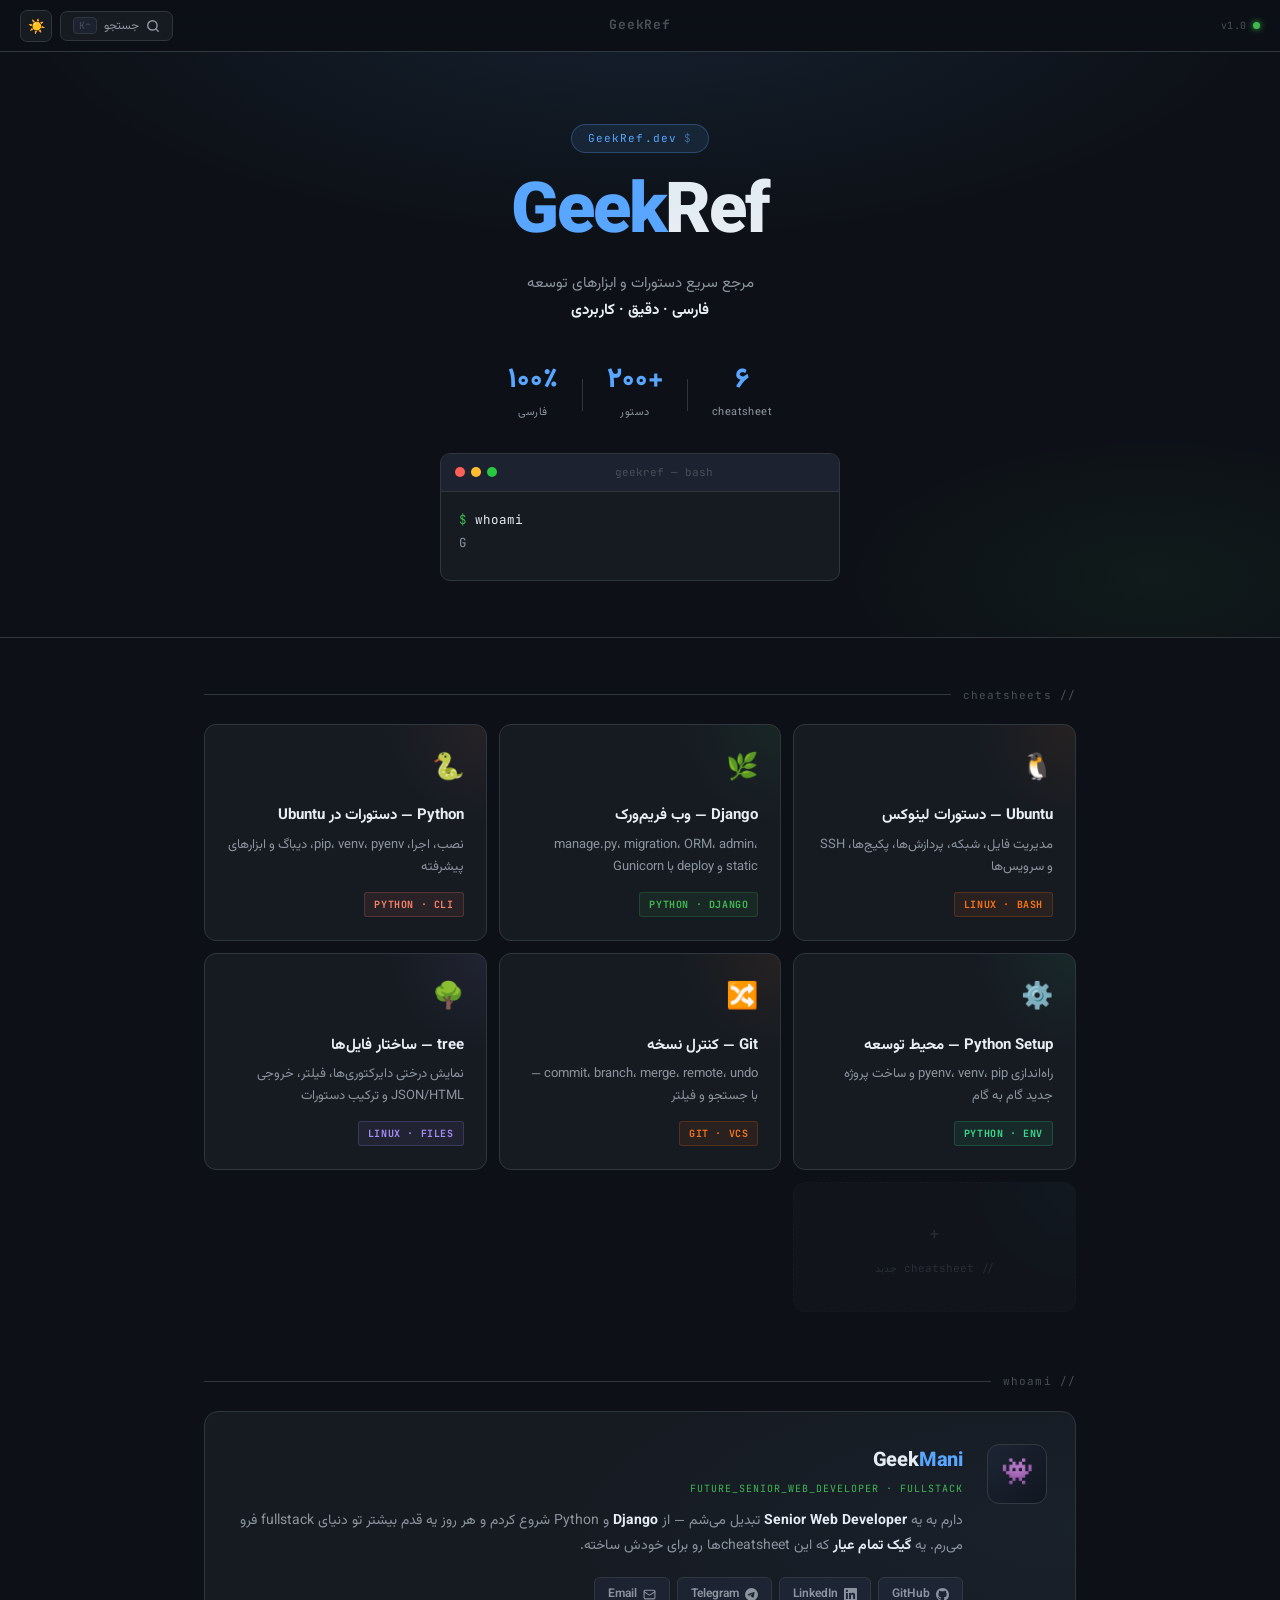
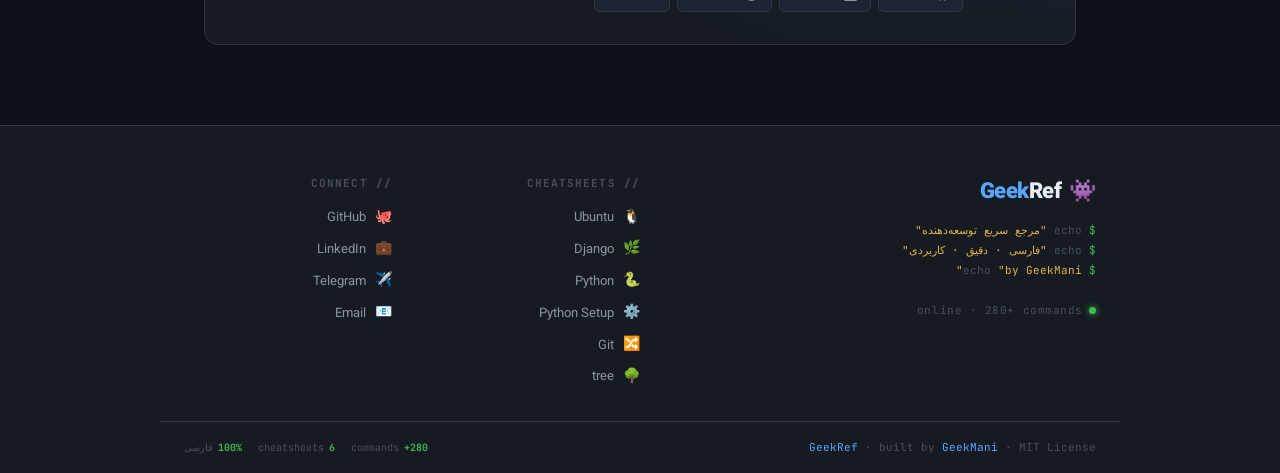
==== index.html @ 84305c20 "Add files via upload" ====
<!DOCTYPE html>
<html lang="fa" dir="rtl">
<head>
<script>(function(){var t=localStorage.getItem('gr-theme');if(t==='light')document.documentElement.setAttribute('data-theme','light');})();</script>
<meta charset="UTF-8">
<meta name="viewport" content="width=device-width, initial-scale=1.0">
<title>GeekRef — مرجع سریع توسعه‌دهنده</title>

<link rel="icon" type="image/svg+xml" href="assets/favicon.svg">
<meta name="description" content="GeekRef — مرجع سریع دستورات توسعه به فارسی. Django، Python، Git، Ubuntu، tree و بیشتر.">
<meta name="theme-color" content="#0d1117">
<meta property="og:title" content="GeekRef — مرجع سریع توسعه‌دهنده">
<meta property="og:description" content="۲۸۰+ دستور از Django، Python، Git، Ubuntu و بیشتر — فارسی، دقیق، کاربردی">
<meta property="og:type" content="website">
<meta property="og:image" content="assets/og-image.svg">
<meta name="twitter:card" content="summary_large_image">
<meta name="twitter:title" content="GeekRef — مرجع سریع توسعه‌دهنده">
<meta name="twitter:description" content="۲۸۰+ دستور از Django، Python، Git، Ubuntu — فارسی">
<link href="https://fonts.googleapis.com/css2?family=Vazirmatn:wght@300;400;500;600;700;800&family=JetBrains+Mono:wght@400;700&display=swap" rel="stylesheet">
<link rel="stylesheet" href="css/shared.css">
<style>

:root {
  --accent:      #58a6ff;
  --accent-rgb:  88,166,255;
}

/* ── HERO ── */
.hero {
  padding: 72px 24px 56px;
  text-align: center;
  position: relative;
  overflow: hidden;
  border-bottom: 1px solid var(--border);
}
.hero::before {
  content: '';
  position: absolute; inset: 0;
  background:
    radial-gradient(ellipse 70% 60% at 50% -10%, rgba(88,166,255,0.10), transparent 70%),
    radial-gradient(ellipse 40% 40% at 90% 90%,  rgba(63,185,80,0.06),  transparent 60%);
  pointer-events: none;
}

.hero-eyebrow {
  display: inline-flex;
  align-items: center;
  gap: 7px;
  font-family: 'JetBrains Mono', monospace;
  font-size: 11px;
  color: var(--accent);
  background: var(--accent-dim);
  border: 1px solid var(--accent-border);
  border-radius: 100px;
  padding: 4px 16px;
  letter-spacing: .1em;
  margin-bottom: 24px;
}
.hero-eyebrow::before { content: '$ '; opacity: .5; }

.hero h1 {
  font-size: clamp(2.6rem, 7vw, 4.4rem);
  font-weight: 900;
  line-height: 1.1;
  letter-spacing: -.03em;
  margin-bottom: 16px;
}
.hero h1 .gr { color: var(--accent); }
.hero h1 .ref { color: var(--text); }

.hero-sub {
  font-size: 15px;
  color: var(--text-dim);
  line-height: 1.8;
  max-width: 440px;
  margin: 0 auto 40px;
}
.hero-sub strong { color: var(--text); }

.hero-meta {
  display: flex;
  justify-content: center;
  align-items: center;
  gap: 24px;
  flex-wrap: wrap;
}
.hero-stat {
  text-align: center;
}
.hero-stat-num {
  display: block;
  font-size: 28px;
  font-weight: 800;
  color: var(--accent);
  line-height: 1.2;
}
.hero-stat-label {
  font-size: 11px;
  color: var(--text-dim);
  letter-spacing: .04em;
}
.hero-divider {
  width: 1px; height: 32px;
  background: var(--border);
}

/* ── CONTAINER ── */
.container {
  max-width: 920px;
  margin: 0 auto;
  padding: 48px 24px 80px;
}

/* ── SECTION LABEL ── */
.section-label {
  display: flex;
  align-items: center;
  gap: 12px;
  margin-bottom: 20px;
}
.section-label span {
  font-family: 'JetBrains Mono', monospace;
  font-size: 11px;
  color: var(--text-dimmer);
  letter-spacing: .1em;
}
.section-label::after {
  content: '';
  flex: 1; height: 1px;
  background: var(--border);
}

/* ── CARDS GRID ── */
.cards-grid {
  display: grid;
  grid-template-columns: repeat(auto-fill, minmax(265px, 1fr));
  gap: 12px;
  margin-bottom: 60px;
}

.card {
  display: block;
  text-decoration: none;
  background: var(--surface);
  border: 1px solid var(--border);
  border-radius: 12px;
  padding: 22px;
  position: relative;
  overflow: hidden;
  transition: border-color .2s, transform .2s, box-shadow .2s;
}
.card::before {
  content: '';
  position: absolute;
  top: 0; right: 0;
  width: 100px; height: 100px;
  background: radial-gradient(circle at top right, var(--card-glow, rgba(88,166,255,.06)), transparent 70%);
  pointer-events: none;
}
.card:hover {
  border-color: var(--card-accent, var(--accent));
  transform: translateY(-2px);
  box-shadow: 0 8px 28px var(--shadow-card, rgba(0,0,0,.3));
}
.card-icon { font-size: 26px; margin-bottom: 12px; display: block; }
.card-title { font-size: 15px; font-weight: 700; color: var(--text); margin-bottom: 5px; }
.card-desc  { font-size: 13px; color: var(--text-dim); line-height: 1.7; }
.card-tag {
  display: inline-block;
  margin-top: 14px;
  font-family: 'JetBrains Mono', monospace;
  font-size: 10px;
  font-weight: 700;
  border-radius: 3px;
  padding: 3px 9px;
  letter-spacing: .06em;
}

/* ADD card */
.card-add {
  border-style: dashed;
  border-color: var(--surface2);
  display: flex;
  flex-direction: column;
  align-items: center;
  justify-content: center;
  gap: 8px;
  min-height: 130px;
  opacity: .45;
  transition: opacity .2s, border-color .2s;
  cursor: default;
}
.card-add:hover { opacity: .65; border-color: var(--border); transform: none; box-shadow: none; }
.card-add-icon { font-size: 20px; color: var(--text-dimmer); }
.card-add-text { font-size: 11px; color: var(--text-dimmer); font-family: 'JetBrains Mono', monospace; }

/* ── ABOUT ── */
.about {
  background: var(--surface);
  border: 1px solid var(--border);
  border-radius: 14px;
  padding: 32px 28px;
  display: flex;
  align-items: flex-start;
  gap: 24px;
  position: relative;
  overflow: hidden;
  transition: background .25s, border-color .25s;
}
.about::before {
  content: '';
  position: absolute; inset: 0;
  background: radial-gradient(ellipse 60% 80% at 100% 50%, rgba(88,166,255,.04), transparent);
  pointer-events: none;
}

.about-avatar {
  width: 60px; height: 60px;
  border-radius: 12px;
  background: linear-gradient(135deg, var(--surface2), var(--bg));
  border: 1px solid var(--border);
  display: flex; align-items: center; justify-content: center;
  font-size: 26px;
  flex-shrink: 0;
}

.about-body { flex: 1; min-width: 0; }

.about-name {
  font-size: 20px;
  font-weight: 800;
  color: var(--text);
  margin-bottom: 2px;
  letter-spacing: -.01em;
}
.about-name .accent { color: var(--accent); }

.about-role {
  font-family: 'JetBrains Mono', monospace;
  font-size: 10px;
  color: var(--syn-green);
  letter-spacing: .1em;
  margin-bottom: 12px;
}

.about-bio {
  font-size: 14px;
  color: var(--text-dim);
  line-height: 1.8;
  margin-bottom: 18px;
}
.about-bio strong { color: var(--text); }

.about-links { display: flex; flex-wrap: wrap; gap: 7px; }

.about-link {
  display: inline-flex;
  align-items: center;
  gap: 6px;
  text-decoration: none;
  font-size: 12px;
  font-weight: 600;
  color: var(--text-dim);
  background: var(--surface2);
  border: 1px solid var(--border);
  border-radius: 6px;
  padding: 6px 13px;
  transition: all .2s;
}
.about-link:hover { color: var(--text); border-color: var(--text-dimmer); }
.about-link svg { width: 13px; height: 13px; }

/* light mode */
[data-theme="light"] .hero::before {
  background:
    radial-gradient(ellipse 70% 60% at 50% -10%, rgba(9,105,218,.07), transparent 70%),
    radial-gradient(ellipse 40% 40% at 90% 90%,  rgba(26,127,55,.04),  transparent 60%);
}
[data-theme="light"] .hero h1 .ref { color: var(--text); }
[data-theme="light"] .card:hover { box-shadow: 0 6px 20px rgba(0,0,0,.10); }
[data-theme="light"] .about::before {
  background: radial-gradient(ellipse 60% 80% at 100% 50%, rgba(9,105,218,.03), transparent);
}

@media (max-width: 600px) {
  .hero { padding: 52px 20px 40px; }
  .about { flex-direction: column; gap: 18px; }
  .cards-grid { grid-template-columns: 1fr; }
  .hero-divider { display: none; }
}
</style>
</head>
<body>

<!-- ── NAVBAR ── -->
<nav class="gr-navbar">
  <div class="gr-navbar-left">
    <div class="gr-status">
      <span class="gr-status-dot"></span>
      <span style="font-family:'JetBrains Mono',monospace;font-size:10px;color:var(--text-dimmer)">v1.0</span>
    </div>
  </div>
  <div class="gr-navbar-mid">
    <span class="gr-navbar-center">GeekRef</span>
  </div>
  <div class="gr-navbar-right">
    <button class="gr-toggle" onclick="grToggleTheme()" title="تغییر تم">☀️</button>
  </div>
</nav>

<!-- ── HERO ── -->
<section class="hero">
  <div class="hero-eyebrow">GeekRef.dev</div>
  <h1><span class="gr">Geek</span><span class="ref">Ref</span></h1>
  <p class="hero-sub">
    مرجع سریع دستورات و ابزارهای توسعه<br>
    <strong>فارسی · دقیق · کاربردی</strong>
  </p>
  <div class="hero-meta">
    <div class="hero-stat">
      <span class="hero-stat-num">۶</span>
      <span class="hero-stat-label">cheatsheet</span>
    </div>
    <div class="hero-divider"></div>
    <div class="hero-stat">
      <span class="hero-stat-num">+۲۰۰</span>
      <span class="hero-stat-label">دستور</span>
    </div>
    <div class="hero-divider"></div>
    <div class="hero-stat">
      <span class="hero-stat-num">۱۰۰٪</span>
      <span class="hero-stat-label">فارسی</span>
    </div>
  </div>

  <div class="gr-terminal">
    <div class="gr-terminal-bar">
      <span class="gr-terminal-dot"></span><span class="gr-terminal-dot"></span><span class="gr-terminal-dot"></span>
      <span class="gr-terminal-title">geekref — bash</span>
    </div>
    <div class="gr-terminal-body" id="gr-terminal-body"><span class="gr-cursor"></span></div>
  </div>
</section>

<!-- ── MAIN ── -->
<main class="container">

  <div class="section-label"><span>// cheatsheets</span></div>

  <div class="cards-grid">

    <a href="cheatsheets/ubuntu.html" class="card"
       style="--card-accent:#f97316;--card-glow:rgba(249,115,22,.07)">
      <span class="card-icon">🐧</span>
      <div class="card-title">Ubuntu — دستورات لینوکس</div>
      <div class="card-desc">مدیریت فایل، شبکه، پردازش‌ها، پکیج‌ها، SSH و سرویس‌ها</div>
      <span class="card-tag" style="color:#f97316;background:rgba(249,115,22,.08);border:1px solid rgba(249,115,22,.2)">LINUX · BASH</span>
    </a>

    <a href="cheatsheets/django.html" class="card"
       style="--card-accent:#3fb950;--card-glow:rgba(63,185,80,.07)">
      <span class="card-icon">🌿</span>
      <div class="card-title">Django — وب فریم‌ورک</div>
      <div class="card-desc">manage.py، migration، ORM، admin، static و deploy با Gunicorn</div>
      <span class="card-tag" style="color:#3fb950;background:rgba(63,185,80,.08);border:1px solid rgba(63,185,80,.2)">PYTHON · DJANGO</span>
    </a>

    <a href="cheatsheets/python.html" class="card"
       style="--card-accent:#f78166;--card-glow:rgba(247,129,102,.07)">
      <span class="card-icon">🐍</span>
      <div class="card-title">Python — دستورات در Ubuntu</div>
      <div class="card-desc">نصب، اجرا، pip، venv، pyenv، دیباگ و ابزارهای پیشرفته</div>
      <span class="card-tag" style="color:#f78166;background:rgba(247,129,102,.08);border:1px solid rgba(247,129,102,.2)">PYTHON · CLI</span>
    </a>

    <a href="cheatsheets/python_setup.html" class="card"
       style="--card-accent:#39d98a;--card-glow:rgba(57,217,138,.07)">
      <span class="card-icon">⚙️</span>
      <div class="card-title">Python Setup — محیط توسعه</div>
      <div class="card-desc">راه‌اندازی pyenv، venv، pip و ساخت پروژه جدید گام به گام</div>
      <span class="card-tag" style="color:#39d98a;background:rgba(57,217,138,.08);border:1px solid rgba(57,217,138,.2)">PYTHON · ENV</span>
    </a>

    <a href="cheatsheets/git.html" class="card"
       style="--card-accent:#f97316;--card-glow:rgba(249,115,22,.07)">
      <span class="card-icon">🔀</span>
      <div class="card-title">Git — کنترل نسخه</div>
      <div class="card-desc">commit، branch، merge، remote، undo — با جستجو و فیلتر</div>
      <span class="card-tag" style="color:#f97316;background:rgba(249,115,22,.08);border:1px solid rgba(249,115,22,.2)">GIT · VCS</span>
    </a>

    <a href="cheatsheets/tree.html" class="card"
       style="--card-accent:#a78bfa;--card-glow:rgba(167,139,250,.07)">
      <span class="card-icon">🌳</span>
      <div class="card-title">tree — ساختار فایل‌ها</div>
      <div class="card-desc">نمایش درختی دایرکتوری‌ها، فیلتر، خروجی JSON/HTML و ترکیب دستورات</div>
      <span class="card-tag" style="color:#a78bfa;background:rgba(167,139,250,.08);border:1px solid rgba(167,139,250,.2)">LINUX · FILES</span>
    </a>

    <!-- ADD NEW -->
    <div class="card card-add">
      <div class="card-add-icon">+</div>
      <div class="card-add-text">// cheatsheet جدید</div>
    </div>

  </div>

  <!-- ── ABOUT ── -->
  <div class="section-label"><span>// whoami</span></div>

  <div class="about">
    <div class="about-avatar">👾</div>
    <div class="about-body">
      <div class="about-name">Geek<span class="accent">Mani</span></div>
      <div class="about-role">FUTURE_SENIOR_WEB_DEVELOPER · FULLSTACK</div>
      <p class="about-bio">
        دارم به یه <strong>Senior Web Developer</strong> تبدیل می‌شم —
        از <strong>Django</strong> و Python شروع کردم و هر روز یه قدم بیشتر تو دنیای fullstack فرو می‌رم.
        یه <strong>گیک تمام عیار</strong> که این cheatsheet‌ها رو برای خودش ساخته.
      </p>
      <div class="about-links">
        <a href="https://github.com/mani-imani" class="about-link" target="_blank">
          <svg viewBox="0 0 24 24" fill="currentColor"><path d="M12 0C5.37 0 0 5.37 0 12c0 5.31 3.435 9.795 8.205 11.385.6.105.825-.255.825-.57 0-.285-.015-1.23-.015-2.235-3.015.555-3.795-.735-4.035-1.41-.135-.345-.72-1.41-1.23-1.695-.42-.225-1.02-.78-.015-.795.945-.015 1.62.87 1.845 1.23 1.08 1.815 2.805 1.305 3.495.99.105-.78.42-1.305.765-1.605-2.67-.3-5.46-1.335-5.46-5.925 0-1.305.465-2.385 1.23-3.225-.12-.3-.54-1.53.12-3.18 0 0 1.005-.315 3.3 1.23.96-.27 1.98-.405 3-.405s2.04.135 3 .405c2.295-1.56 3.3-1.23 3.3-1.23.66 1.65.24 2.88.12 3.18.765.84 1.23 1.905 1.23 3.225 0 4.605-2.805 5.625-5.475 5.925.435.375.81 1.095.81 2.22 0 1.605-.015 2.895-.015 3.3 0 .315.225.69.825.57A12.02 12.02 0 0 0 24 12c0-6.63-5.37-12-12-12z"/></svg>
          GitHub
        </a>
        <a href="https://www.linkedin.com/in/mani-imani-526a05265/" class="about-link" target="_blank">
          <svg viewBox="0 0 24 24" fill="currentColor"><path d="M20.447 20.452h-3.554v-5.569c0-1.328-.027-3.037-1.852-3.037-1.853 0-2.136 1.445-2.136 2.939v5.667H9.351V9h3.414v1.561h.046c.477-.9 1.637-1.85 3.37-1.85 3.601 0 4.267 2.37 4.267 5.455v6.286zM5.337 7.433a2.062 2.062 0 0 1-2.063-2.065 2.064 2.064 0 1 1 2.063 2.065zm1.782 13.019H3.555V9h3.564v11.452zM22.225 0H1.771C.792 0 0 .774 0 1.729v20.542C0 23.227.792 24 1.771 24h20.451C23.2 24 24 23.227 24 22.271V1.729C24 .774 23.2 0 22.222 0h.003z"/></svg>
          LinkedIn
        </a>
        <a href="https://t.me/mani_imani" class="about-link" target="_blank">
          <svg viewBox="0 0 24 24" fill="currentColor"><path d="M11.944 0A12 12 0 0 0 0 12a12 12 0 0 0 12 12 12 12 0 0 0 12-12A12 12 0 0 0 12 0a12 12 0 0 0-.056 0zm4.962 7.224c.1-.002.321.023.465.14a.506.506 0 0 1 .171.325c.016.093.036.306.02.472-.18 1.898-.962 6.502-1.36 8.627-.168.9-.499 1.201-.82 1.23-.696.065-1.225-.46-1.9-.902-1.056-.693-1.653-1.124-2.678-1.8-1.185-.78-.417-1.21.258-1.91.177-.184 3.247-2.977 3.307-3.23.007-.032.014-.15-.056-.212s-.174-.041-.249-.024c-.106.024-1.793 1.14-5.061 3.345-.48.33-.913.49-1.302.48-.428-.008-1.252-.241-1.865-.44-.752-.245-1.349-.374-1.297-.789.027-.216.325-.437.893-.663 3.498-1.524 5.83-2.529 6.998-3.014 3.332-1.386 4.025-1.627 4.476-1.635z"/></svg>
          Telegram
        </a>
        <a href="mailto:hey.geekmani@gmail.com" class="about-link">
          <svg viewBox="0 0 24 24" fill="none" stroke="currentColor" stroke-width="2" stroke-linecap="round" stroke-linejoin="round"><rect x="2" y="4" width="20" height="16" rx="2"/><path d="m22 7-8.97 5.7a1.94 1.94 0 0 1-2.06 0L2 7"/></svg>
          Email
        </a>
      </div>
    </div>
  </div>

</main>

<footer class="gr-footer-rich">
  <div class="gr-footer-grid">

    <div class="gr-footer-brand">
      <div class="gr-footer-logo">
        <span>👾</span>
        <span><span class="gr">Geek</span><span class="ref">Ref</span></span>
      </div>
      <div class="gr-footer-tagline">
        <span class="prompt">$</span> echo <span class="str">"مرجع سریع توسعه‌دهنده"</span><br>
        <span class="prompt">$</span> echo <span class="str">"فارسی · دقیق · کاربردی"</span><br>
        <span class="prompt">$</span> echo <span class="str">"by GeekMani"</span>
      </div>
      <div class="gr-status">
        <span class="gr-status-dot"></span>
        <span>online · 280+ commands</span>
      </div>
    </div>

    <div>
      <div class="gr-footer-links-title">// cheatsheets</div>
      <div class="gr-footer-links">
        <a href="cheatsheets/ubuntu.html"><span class="lnk-icon">🐧</span>Ubuntu</a>
        <a href="cheatsheets/django.html"><span class="lnk-icon">🌿</span>Django</a>
        <a href="cheatsheets/python.html"><span class="lnk-icon">🐍</span>Python</a>
        <a href="cheatsheets/python_setup.html"><span class="lnk-icon">⚙️</span>Python Setup</a>
        <a href="cheatsheets/git.html"><span class="lnk-icon">🔀</span>Git</a>
        <a href="cheatsheets/tree.html"><span class="lnk-icon">🌳</span>tree</a>
      </div>
    </div>

    <div>
      <div class="gr-footer-links-title">// connect</div>
      <div class="gr-footer-links">
        <a href="https://github.com/mani-imani" target="_blank"><span class="lnk-icon">🐙</span>GitHub</a>
        <a href="https://www.linkedin.com/in/mani-imani-526a05265/" target="_blank"><span class="lnk-icon">💼</span>LinkedIn</a>
        <a href="https://t.me/mani_imani" target="_blank"><span class="lnk-icon">✈️</span>Telegram</a>
        <a href="mailto:hey.geekmani@gmail.com"><span class="lnk-icon">📧</span>Email</a>
      </div>
    </div>

  </div>
  <div class="gr-footer-bottom">
    <div class="gr-footer-copy">
      <span class="hl">GeekRef</span> · built by <span class="hl">GeekMani</span> · MIT License
    </div>
    <div class="gr-footer-stats">
      <span class="gr-footer-stat"><strong>280+</strong> commands</span>
      <span class="gr-footer-stat"><strong>6</strong> cheatsheets</span>
      <span class="gr-footer-stat"><strong>100%</strong> فارسی</span>
    </div>
  </div>
</footer>

<script src="css/gr.js"></script>
<script>
(function() {
  var lines = [
    { type: 'cmd',  text: 'whoami' },
    { type: 'out',  text: 'GeekMani — Future Senior Web Dev 👾' },
    { type: 'cmd',  text: 'ls cheatsheets/' },
    { type: 'out',  text: 'ubuntu  django  python  git  tree  +more' },
    { type: 'cmd',  text: 'grep -r "یادگیری" . | wc -l' },
    { type: 'out',  text: '∞' },
    { type: 'cmd',  text: '' },
  ];

  var el = document.getElementById('gr-terminal-body');
  if (!el) return;
  el.innerHTML = '';

  var i = 0, charIdx = 0, phase = 'typing';
  var SPEED_TYPE = 55, SPEED_PAUSE = 700, SPEED_OUT = 18;

  function tick() {
    if (i >= lines.length) {
      // show blinking cursor on last prompt
      el.innerHTML += '<span class="gr-tl-prompt">$ </span><span class="gr-cursor"></span>';
      return;
    }
    var line = lines[i];

    if (line.type === 'cmd') {
      if (charIdx === 0) {
        // create new line element
        var span = document.createElement('span');
        span.innerHTML = '<span class="gr-tl-prompt">$ </span><span class="gr-tl-cmd" id="gr-cur-cmd"></span><span class="gr-cursor"></span>';
        el.appendChild(span);
      }
      var cmdEl = document.getElementById('gr-cur-cmd');
      if (charIdx < line.text.length) {
        cmdEl.textContent += line.text[charIdx];
        charIdx++;
        setTimeout(tick, SPEED_TYPE);
      } else {
        // remove cursor from this line
        var cur = el.querySelector('.gr-cursor');
        if (cur) cur.remove();
        i++; charIdx = 0;
        setTimeout(tick, SPEED_PAUSE);
      }
    } else {
      // output line — type fast
      if (charIdx === 0) {
        var out = document.createElement('span');
        out.className = 'gr-tl-out';
        out.id = 'gr-cur-out';
        el.appendChild(out);
      }
      var outEl = document.getElementById('gr-cur-out');
      if (charIdx < line.text.length) {
        outEl.textContent += line.text[charIdx];
        charIdx++;
        setTimeout(tick, SPEED_OUT);
      } else {
        i++; charIdx = 0;
        setTimeout(tick, 200);
      }
    }
  }

  setTimeout(tick, 600);
})();
</script>

</body>
</html>
---- css/shared.css ----
/* ══════════════════════════════════════════
   GeekRef — Shared Design System
   ══════════════════════════════════════════ */

/* ── DARK TOKENS (default) ── */
:root {
  --bg:            #0d1117;
  --surface:       #161b22;
  --surface2:      #1c2230;
  --border:        #30363d;
  --text:          #e6edf3;
  --text-dim:      #8b949e;
  --text-dimmer:   #484f58;
  --comment:       #6e7681;

  /* syntax */
  --syn-green:     #3fb950;
  --syn-blue:      #58a6ff;
  --syn-orange:    #f0883e;
  --syn-purple:    #bc8cff;
  --syn-red:       #ff7b72;
  --syn-yellow:    #e3b341;

  /* per-page accent — each file overrides */
  --accent:        #3fb950;
  --accent-rgb:    63,185,80;

  /* derived from accent */
  --accent-dim:    rgba(var(--accent-rgb), 0.10);
  --accent-mid:    rgba(var(--accent-rgb), 0.18);
  --accent-border: rgba(var(--accent-rgb), 0.28);

  --navbar-bg:     rgba(13,17,23,0.92);
  --hero-grad-a:   rgba(var(--accent-rgb), 0.10);
  --hero-grad-b:   rgba(88,166,255,0.05);
}

/* ── LIGHT TOKENS ── */
[data-theme="light"] {
  --bg:            #f6f8fa;
  --surface:       #ffffff;
  --surface2:      #eaeef2;
  --border:        #d0d7de;
  --text:          #1f2328;
  --text-dim:      #57606a;
  --text-dimmer:   #8c959f;
  --comment:       #6a737d;

  --syn-green:     #1a7f37;
  --syn-blue:      #0969da;
  --syn-orange:    #bc4c00;
  --syn-purple:    #8250df;
  --syn-red:       #cf222e;
  --syn-yellow:    #9a6700;

  --accent-dim:    rgba(var(--accent-rgb), 0.08);
  --accent-mid:    rgba(var(--accent-rgb), 0.14);
  --accent-border: rgba(var(--accent-rgb), 0.24);

  --navbar-bg:     rgba(246,248,250,0.92);
  --hero-grad-a:   rgba(var(--accent-rgb), 0.06);
  --hero-grad-b:   rgba(9,105,218,0.04);
}

/* ── RESET ── */
*, *::before, *::after { margin: 0; padding: 0; box-sizing: border-box; }

html { scroll-behavior: smooth; }

body {
  background: var(--bg);
  color: var(--text);
  font-family: 'Vazirmatn', sans-serif;
  line-height: 1.7;
  min-height: 100vh;
  direction: rtl;
  transition: background .25s, color .25s;
}

/* ── SCROLLBAR ── */
::-webkit-scrollbar { width: 5px; height: 5px; }
::-webkit-scrollbar-track { background: var(--bg); }
::-webkit-scrollbar-thumb { background: var(--border); border-radius: 3px; }
::-webkit-scrollbar-thumb:hover { background: var(--text-dimmer); }

/* ══ NAVBAR ══ */
.gr-navbar {
  position: sticky;
  top: 0;
  z-index: 200;
  height: 52px;
  padding: 0 20px;
  display: flex;
  align-items: center;
  justify-content: space-between;
  gap: 12px;
  background: var(--navbar-bg);
  backdrop-filter: blur(12px);
  -webkit-backdrop-filter: blur(12px);
  border-bottom: 1px solid var(--border);
  transition: background .25s, border-color .25s;
}

.gr-navbar-back {
  display: inline-flex;
  align-items: center;
  gap: 7px;
  color: var(--text-dim);
  text-decoration: none;
  font-size: 13px;
  font-weight: 500;
  white-space: nowrap;
  transition: color .2s;
}
.gr-navbar-back:hover { color: var(--accent); }
.gr-navbar-back svg { width: 16px; height: 16px; flex-shrink: 0; }

.gr-navbar-center {
  font-family: 'JetBrains Mono', monospace;
  font-size: 13px;
  font-weight: 700;
  color: var(--text-dimmer);
  letter-spacing: .06em;
}

.gr-navbar-right {
  display: flex;
  align-items: center;
  gap: 8px;
}

.gr-badge {
  display: inline-flex;
  align-items: center;
  gap: 5px;
  font-size: 12px;
  font-weight: 600;
  color: var(--accent);
  background: var(--accent-dim);
  border: 1px solid var(--accent-border);
  border-radius: 100px;
  padding: 3px 12px;
  white-space: nowrap;
}

.gr-toggle {
  width: 32px;
  height: 32px;
  border-radius: 7px;
  border: 1px solid var(--border);
  background: var(--surface);
  color: var(--text-dim);
  cursor: pointer;
  display: flex;
  align-items: center;
  justify-content: center;
  font-size: 14px;
  line-height: 1;
  flex-shrink: 0;
  transition: all .2s;
}
.gr-toggle:hover { border-color: var(--text-dimmer); background: var(--surface2); }

/* ══ HERO ══ */
.gr-hero {
  padding: 56px 24px 44px;
  text-align: center;
  position: relative;
  overflow: hidden;
  border-bottom: 1px solid var(--border);
  background: var(--bg);
}
.gr-hero::before {
  content: '';
  position: absolute;
  inset: 0;
  background:
    radial-gradient(ellipse 70% 60% at 50% 0%, var(--hero-grad-a), transparent 70%),
    radial-gradient(ellipse 40% 40% at 90% 90%, var(--hero-grad-b), transparent 60%);
  pointer-events: none;
}

.gr-hero-eyebrow {
  display: inline-flex;
  align-items: center;
  gap: 7px;
  font-size: 12px;
  font-weight: 600;
  color: var(--accent);
  background: var(--accent-dim);
  border: 1px solid var(--accent-border);
  border-radius: 100px;
  padding: 4px 16px;
  letter-spacing: .05em;
  margin-bottom: 20px;
}

.gr-hero h1 {
  font-size: clamp(1.8rem, 5vw, 3rem);
  font-weight: 800;
  line-height: 1.2;
  margin-bottom: 12px;
  letter-spacing: -.02em;
  color: var(--text);
}
.gr-hero h1 em {
  font-style: normal;
  color: var(--accent);
}

.gr-hero p {
  font-size: 15px;
  color: var(--text-dim);
  max-width: 480px;
  margin: 0 auto 28px;
  line-height: 1.8;
}

.gr-hero-stats {
  display: flex;
  justify-content: center;
  gap: 36px;
  flex-wrap: wrap;
}
.gr-stat { text-align: center; }
.gr-stat-num {
  display: block;
  font-size: 26px;
  font-weight: 800;
  color: var(--accent);
  line-height: 1.2;
}
.gr-stat-label {
  font-size: 12px;
  color: var(--text-dim);
}

/* ══ TOC ══ */
.gr-toc {
  background: var(--surface);
  border: 1px solid var(--border);
  border-radius: 12px;
  padding: 24px 28px;
  margin-bottom: 40px;
  transition: background .25s, border-color .25s;
}
.gr-toc-title {
  font-size: 11px;
  font-weight: 700;
  color: var(--text-dimmer);
  letter-spacing: .1em;
  text-transform: uppercase;
  margin-bottom: 16px;
}
.gr-toc-grid {
  display: grid;
  grid-template-columns: repeat(auto-fill, minmax(200px, 1fr));
  gap: 6px;
}
.gr-toc-item {
  display: flex;
  align-items: center;
  gap: 9px;
  padding: 7px 10px;
  border-radius: 6px;
  text-decoration: none;
  color: var(--text-dim);
  font-size: 13px;
  font-weight: 500;
  border: 1px solid transparent;
  transition: all .2s;
}
.gr-toc-item:hover {
  background: var(--accent-dim);
  border-color: var(--accent-border);
  color: var(--accent);
}
.gr-toc-num {
  font-size: 10px;
  font-weight: 700;
  color: var(--accent);
  background: var(--accent-dim);
  border-radius: 4px;
  padding: 2px 6px;
  min-width: 24px;
  text-align: center;
  flex-shrink: 0;
}

/* ══ CONTAINER ══ */
.gr-container {
  max-width: 960px;
  margin: 0 auto;
  padding: 40px 24px 80px;
}

/* ══ SECTION ══ */
.gr-section {
  margin-bottom: 44px;
}
.gr-section-header {
  display: flex;
  align-items: center;
  gap: 14px;
  margin-bottom: 14px;
  padding-bottom: 12px;
  border-bottom: 1px solid var(--border);
}
.gr-section-icon {
  width: 40px; height: 40px;
  background: var(--accent-dim);
  border: 1px solid var(--accent-border);
  border-radius: 10px;
  display: flex; align-items: center; justify-content: center;
  font-size: 18px;
  flex-shrink: 0;
}
.gr-section-title {
  font-size: 18px;
  font-weight: 700;
  color: var(--text);
}
.gr-section-num {
  margin-right: auto;
  font-size: 11px;
  font-weight: 700;
  color: var(--accent);
  background: var(--accent-dim);
  border: 1px solid var(--accent-border);
  border-radius: 5px;
  padding: 2px 9px;
}
.gr-section-desc {
  font-size: 14px;
  color: var(--text-dim);
  margin-bottom: 14px;
  line-height: 1.8;
}

/* ══ CODE BLOCK ══ */
.gr-code {
  background: var(--bg);
  border: 1px solid var(--border);
  border-radius: 10px;
  overflow: hidden;
  transition: background .25s, border-color .25s;
}
.gr-code-header {
  background: var(--surface2);
  border-bottom: 1px solid var(--border);
  padding: 9px 14px;
  display: flex;
  align-items: center;
  gap: 7px;
  transition: background .25s, border-color .25s;
}
.gr-dot { width: 10px; height: 10px; border-radius: 50%; }
.gr-dot-r { background: #ff5f57; }
.gr-dot-y { background: #febc2e; }
.gr-dot-g { background: #28c840; }
.gr-code-lang {
  margin-right: auto;
  font-size: 10px;
  font-family: 'JetBrains Mono', monospace;
  color: var(--text-dimmer);
  font-weight: 600;
  letter-spacing: .06em;
}
.gr-copy-btn {
  background: transparent;
  border: 1px solid var(--border);
  border-radius: 5px;
  color: var(--text-dim);
  font-size: 11px;
  padding: 3px 10px;
  cursor: pointer;
  font-family: 'Vazirmatn', sans-serif;
  font-weight: 600;
  transition: all .2s;
}
.gr-copy-btn:hover  { border-color: var(--accent); color: var(--accent); }
.gr-copy-btn.copied { border-color: var(--accent); color: var(--accent); }

pre {
  padding: 18px 20px;
  overflow-x: auto;
  font-family: 'JetBrains Mono', monospace;
  font-size: 13px;
  line-height: 1.85;
  direction: ltr;
  text-align: left;
  background: var(--bg);
  transition: background .25s;
}

/* syntax tokens */
.lc  { display: block; color: var(--comment); font-style: italic; }
.kw  { color: var(--syn-blue); }
.fn  { color: var(--syn-green); }
.fl  { color: var(--syn-orange); }
.st  { color: var(--syn-yellow); }
.pm  { color: var(--syn-purple); }
.op  { color: var(--text-dimmer); }

/* ══ TIP / WARN ══ */
.gr-tip {
  display: flex;
  align-items: flex-start;
  gap: 11px;
  background: var(--accent-dim);
  border: 1px solid var(--accent-mid);
  border-radius: 8px;
  padding: 13px 15px;
  margin-top: 14px;
  font-size: 13px;
  color: var(--text-dim);
  line-height: 1.75;
  transition: background .25s, border-color .25s;
}
.gr-tip-icon { font-size: 15px; flex-shrink: 0; margin-top: 2px; }
.gr-tip strong { color: var(--accent); }

.gr-warn {
  background: rgba(240,136,62,0.07);
  border-color: rgba(240,136,62,0.22);
}
.gr-warn strong { color: var(--syn-orange); }
[data-theme="light"] .gr-warn { background: rgba(188,76,0,0.05); border-color: rgba(188,76,0,0.18); }

/* ══ PACKAGE GRID ══ */
.gr-pkg-grid {
  display: grid;
  grid-template-columns: repeat(auto-fill, minmax(240px, 1fr));
  gap: 10px;
}
.gr-pkg {
  background: var(--surface);
  border: 1px solid var(--border);
  border-radius: 8px;
  padding: 13px 15px;
  display: flex;
  flex-direction: column;
  gap: 4px;
  transition: border-color .2s, background .25s;
}
.gr-pkg:hover { border-color: var(--accent-border); }
.gr-pkg-name {
  font-family: 'JetBrains Mono', monospace;
  font-size: 12px;
  color: var(--accent);
  font-weight: 600;
}
.gr-pkg-desc {
  font-size: 12px;
  color: var(--text-dim);
}

/* ══ INLINE COMMAND TABLE (tree style) ══ */
.gr-table {
  background: var(--surface);
  border: 1px solid var(--border);
  border-radius: 12px;
  overflow: hidden;
  transition: background .25s, border-color .25s;
}
.gr-row {
  display: flex;
  align-items: center;
  gap: 14px;
  padding: 11px 16px;
  border-bottom: 1px solid var(--border);
  transition: background .15s;
}
.gr-row:last-child { border-bottom: none; }
.gr-row:hover { background: var(--surface2); }
.gr-cmd {
  flex: 0 0 auto;
  min-width: 190px;
  display: flex;
  align-items: center;
  gap: 7px;
  cursor: pointer;
  position: relative;
}
.gr-cmd code {
  font-family: 'JetBrains Mono', monospace;
  font-size: 12px;
  color: var(--accent);
  background: var(--accent-dim);
  border: 1px solid var(--accent-border);
  padding: 4px 9px;
  border-radius: 6px;
  white-space: nowrap;
  transition: all .15s;
}
.gr-cmd:hover code { filter: brightness(1.15); }
.gr-cmd-desc {
  color: var(--text-dim);
  font-size: 13px;
  flex: 1;
}
.gr-cmd-copy {
  width: 13px; height: 13px;
  opacity: 0;
  transition: opacity .15s;
  color: var(--text-dimmer);
  flex-shrink: 0;
}
.gr-cmd:hover .gr-cmd-copy { opacity: 1; }
.gr-copied-tag {
  position: absolute;
  top: -26px; right: 0;
  background: var(--accent);
  color: #fff;
  font-size: 10px;
  padding: 2px 8px;
  border-radius: 5px;
  opacity: 0;
  pointer-events: none;
  transition: opacity .2s;
  white-space: nowrap;
}
.gr-copied-tag.show { opacity: 1; }

/* combo */
.gr-combo {
  background: var(--surface);
  border: 1px solid var(--border);
  border-radius: 12px;
  padding: 4px;
  transition: background .25s, border-color .25s;
}
.gr-combo-item {
  padding: 13px 14px;
  border-bottom: 1px solid var(--border);
  cursor: pointer;
  border-radius: 8px;
  transition: background .15s;
  position: relative;
}
.gr-combo-item:last-child { border-bottom: none; }
.gr-combo-item:hover { background: var(--surface2); }
.gr-combo-comment {
  color: var(--text-dimmer);
  font-size: 11px;
  margin-bottom: 6px;
  font-family: 'JetBrains Mono', monospace;
}
.gr-combo-comment::before { content: '# '; color: var(--comment); }
.gr-combo-line {
  display: flex;
  align-items: center;
  gap: 7px;
}
.gr-combo-line code {
  font-family: 'JetBrains Mono', monospace;
  font-size: 12px;
  color: var(--accent);
  background: var(--accent-dim);
  border: 1px solid var(--accent-border);
  padding: 5px 11px;
  border-radius: 6px;
  direction: ltr;
  text-align: left;
  display: inline-block;
}
.gr-combo-item .gr-cmd-copy { opacity: 0; }
.gr-combo-item:hover .gr-cmd-copy { opacity: 1; }

/* ══ SECTION LABEL ══ */
.gr-label {
  display: flex;
  align-items: center;
  gap: 10px;
  margin-bottom: 20px;
}
.gr-label span {
  font-family: 'JetBrains Mono', monospace;
  font-size: 11px;
  color: var(--text-dimmer);
  letter-spacing: .1em;
}
.gr-label::after {
  content: '';
  flex: 1;
  height: 1px;
  background: var(--border);
}

/* ══ FOOTER ══ */
.gr-footer {
  text-align: center;
  padding: 32px 24px;
  border-top: 1px solid var(--border);
  color: var(--text-dimmer);
  font-size: 12px;
  transition: border-color .25s;
}
.gr-footer a {
  color: var(--text-dim);
  text-decoration: none;
  transition: color .2s;
}
.gr-footer a:hover { color: var(--accent); }

/* ══ RESPONSIVE ══ */
@media (max-width: 640px) {
  .gr-hero { padding: 40px 20px 32px; }
  .gr-row { flex-direction: column; align-items: flex-start; gap: 6px; }
  .gr-cmd { min-width: 0; }
  .gr-hero-stats { gap: 24px; }
  .gr-toc-grid { grid-template-columns: 1fr 1fr; }
}

/* ══ GLOBAL SEARCH OVERLAY ══ */
#gr-search-overlay {
  display: none;
  position: fixed;
  inset: 0;
  background: rgba(0,0,0,.65);
  backdrop-filter: blur(6px);
  -webkit-backdrop-filter: blur(6px);
  z-index: 9999;
  align-items: flex-start;
  justify-content: center;
  padding-top: 80px;
}
#gr-search-overlay.open { display: flex; }

.gr-search-modal {
  background: var(--surface);
  border: 1px solid var(--border);
  border-radius: 14px;
  width: 100%;
  max-width: 580px;
  max-height: 70vh;
  display: flex;
  flex-direction: column;
  overflow: hidden;
  box-shadow: 0 24px 60px rgba(0,0,0,.5);
  transition: background .25s, border-color .25s;
}

.gr-search-top {
  display: flex;
  align-items: center;
  gap: 12px;
  padding: 14px 16px;
  border-bottom: 1px solid var(--border);
}
.gr-search-icon-wrap { font-size: 16px; flex-shrink: 0; }

#gr-search-input {
  flex: 1;
  background: transparent;
  border: none;
  outline: none;
  color: var(--text);
  font-family: 'Vazirmatn', sans-serif;
  font-size: 15px;
  direction: rtl;
}
#gr-search-input::placeholder { color: var(--text-dimmer); }

.gr-search-top kbd {
  padding: 3px 8px;
  border-radius: 5px;
  border: 1px solid var(--border);
  background: var(--surface2);
  color: var(--text-dim);
  font-size: 11px;
  cursor: pointer;
  font-family: 'JetBrains Mono', monospace;
  flex-shrink: 0;
}

#gr-search-results {
  overflow-y: auto;
  flex: 1;
}

.gr-sr-hint {
  padding: 32px 20px;
  text-align: center;
  color: var(--text-dimmer);
  font-size: 13px;
}

.gr-sr-item {
  display: flex;
  align-items: center;
  gap: 12px;
  padding: 12px 16px;
  text-decoration: none;
  border-bottom: 1px solid var(--border);
  transition: background .15s;
}
.gr-sr-item:last-child { border-bottom: none; }
.gr-sr-item:hover { background: var(--surface2); }

.gr-sr-icon { font-size: 16px; flex-shrink: 0; width: 24px; text-align: center; }

.gr-sr-body {
  flex: 1;
  min-width: 0;
  display: flex;
  flex-direction: column;
  gap: 2px;
}
.gr-sr-cmd {
  font-family: 'JetBrains Mono', monospace;
  font-size: 13px;
  font-weight: 600;
  white-space: nowrap;
  overflow: hidden;
  text-overflow: ellipsis;
}
.gr-sr-desc {
  font-size: 12px;
  color: var(--text-dim);
  white-space: nowrap;
  overflow: hidden;
  text-overflow: ellipsis;
}
.gr-sr-source {
  font-size: 10px;
  font-weight: 700;
  color: var(--text-dimmer);
  background: var(--surface2);
  border: 1px solid var(--border);
  border-radius: 4px;
  padding: 2px 8px;
  flex-shrink: 0;
  font-family: 'JetBrains Mono', monospace;
  letter-spacing: .04em;
}

#gr-search-results mark {
  background: transparent;
  color: var(--accent);
  font-weight: 700;
}

.gr-search-footer {
  padding: 10px 16px;
  border-top: 1px solid var(--border);
  display: flex;
  gap: 16px;
  flex-wrap: wrap;
  background: var(--surface2);
}
.gr-search-footer span {
  font-size: 11px;
  color: var(--text-dimmer);
  display: flex;
  align-items: center;
  gap: 5px;
}
.gr-search-footer kbd {
  padding: 2px 6px;
  border-radius: 4px;
  border: 1px solid var(--border);
  background: var(--surface);
  color: var(--text-dim);
  font-size: 10px;
  font-family: 'JetBrains Mono', monospace;
}

/* ── SEARCH TRIGGER BUTTON (in navbar) ── */
.gr-search-trigger {
  display: inline-flex;
  align-items: center;
  gap: 7px;
  padding: 5px 12px;
  background: var(--surface);
  border: 1px solid var(--border);
  border-radius: 7px;
  color: var(--text-dim);
  font-family: 'Vazirmatn', sans-serif;
  font-size: 12px;
  cursor: pointer;
  transition: all .2s;
  white-space: nowrap;
}
.gr-search-trigger:hover { border-color: var(--accent); color: var(--accent); }
.gr-search-trigger kbd {
  font-family: 'JetBrains Mono', monospace;
  font-size: 10px;
  padding: 1px 5px;
  border-radius: 4px;
  border: 1px solid var(--border);
  background: var(--surface2);
  color: var(--text-dimmer);
}
.gr-search-trigger span { display: none; }
@media (min-width: 500px) { .gr-search-trigger span { display: inline; } }

/* ── TERMINAL TYPEWRITER (landing hero) ── */
.gr-terminal {
  display: inline-flex;
  flex-direction: column;
  align-items: flex-start;
  background: var(--surface);
  border: 1px solid var(--border);
  border-radius: 10px;
  overflow: hidden;
  margin: 28px auto 0;
  width: 100%;
  max-width: 400px;
  text-align: left;
  direction: ltr;
}
.gr-terminal-bar {
  background: var(--surface2);
  border-bottom: 1px solid var(--border);
  padding: 9px 14px;
  display: flex;
  align-items: center;
  gap: 6px;
  width: 100%;
}
.gr-terminal-dot { width: 10px; height: 10px; border-radius: 50%; }
.gr-terminal-dot:nth-child(1) { background: #ff5f57; }
.gr-terminal-dot:nth-child(2) { background: #febc2e; }
.gr-terminal-dot:nth-child(3) { background: #28c840; }
.gr-terminal-title {
  margin-left: auto; margin-right: auto;
  font-size: 11px;
  color: var(--text-dimmer);
  font-family: 'JetBrains Mono', monospace;
}
.gr-terminal-body {
  padding: 16px 18px;
  font-family: 'JetBrains Mono', monospace;
  font-size: 12.5px;
  line-height: 1.85;
  min-height: 88px;
  width: 100%;
}
.gr-tl-prompt { color: var(--syn-green); }
.gr-tl-cmd    { color: var(--text); }
.gr-tl-out    { color: var(--text-dim); display: block; padding-right: 14px; }
.gr-cursor {
  display: inline-block;
  width: 7px; height: 13px;
  background: var(--accent);
  vertical-align: middle;
  animation: blink 1s step-end infinite;
}
@keyframes blink { 0%,100%{opacity:1} 50%{opacity:0} }

/* ══════════════════════════════════════════
   GEEKREF — HEADER / FOOTER / SIDEBAR v2
   ══════════════════════════════════════════ */

/* ── SCROLL PROGRESS BAR ── */
.gr-progress {
  position: fixed;
  top: 0; left: 0;
  height: 2px;
  width: 0%;
  background: linear-gradient(90deg, var(--accent), var(--syn-blue));
  z-index: 9998;
  transition: width .1s linear;
  pointer-events: none;
}

/* ── STATUS DOT ── */
.gr-status {
  display: inline-flex;
  align-items: center;
  gap: 6px;
  font-family: 'JetBrains Mono', monospace;
  font-size: 11px;
  color: var(--text-dimmer);
  letter-spacing: .05em;
}
.gr-status-dot {
  width: 7px; height: 7px;
  border-radius: 50%;
  background: var(--syn-green);
  box-shadow: 0 0 6px var(--syn-green);
  animation: pulse-dot 2.5s ease-in-out infinite;
}
@keyframes pulse-dot {
  0%,100% { opacity: 1; box-shadow: 0 0 6px var(--syn-green); }
  50%      { opacity: .6; box-shadow: 0 0 12px var(--syn-green); }
}

/* ── BREADCRUMB ── */
.gr-breadcrumb {
  display: flex;
  align-items: center;
  gap: 6px;
  font-family: 'JetBrains Mono', monospace;
  font-size: 11px;
  color: var(--text-dimmer);
}
.gr-breadcrumb a {
  color: var(--text-dim);
  text-decoration: none;
  transition: color .2s;
}
.gr-breadcrumb a:hover { color: var(--accent); }
.gr-breadcrumb-sep { opacity: .4; }
.gr-breadcrumb-cur { color: var(--accent); font-weight: 700; }

/* ── NAVBAR OVERRIDES (richer layout) ── */
.gr-navbar {
  display: grid;
  grid-template-columns: 1fr auto 1fr;
  align-items: center;
}
.gr-navbar-left  { display: flex; align-items: center; gap: 10px; }
.gr-navbar-mid   { text-align: center; }
.gr-navbar-right { display: flex; align-items: center; gap: 8px; justify-content: flex-end; }

/* ── RICH FOOTER ── */
.gr-footer-rich {
  background: var(--surface);
  border-top: 1px solid var(--border);
  transition: background .25s, border-color .25s;
}

.gr-footer-grid {
  max-width: 960px;
  margin: 0 auto;
  padding: 48px 24px 32px;
  display: grid;
  grid-template-columns: 2fr 1fr 1fr;
  gap: 40px;
}

.gr-footer-brand { }
.gr-footer-logo {
  font-size: 22px;
  font-weight: 900;
  letter-spacing: -.02em;
  margin-bottom: 10px;
  display: flex;
  align-items: center;
  gap: 8px;
}
.gr-footer-logo .gr  { color: var(--accent); }
.gr-footer-logo .ref { color: var(--text); }
.gr-footer-tagline {
  font-family: 'JetBrains Mono', monospace;
  font-size: 11px;
  color: var(--text-dimmer);
  line-height: 1.8;
  margin-bottom: 16px;
}
.gr-footer-tagline .prompt { color: var(--syn-green); }
.gr-footer-tagline .str    { color: var(--syn-yellow); }

.gr-footer-links-title {
  font-size: 11px;
  font-weight: 700;
  color: var(--text-dimmer);
  letter-spacing: .1em;
  text-transform: uppercase;
  margin-bottom: 14px;
  font-family: 'JetBrains Mono', monospace;
}
.gr-footer-links {
  display: flex;
  flex-direction: column;
  gap: 8px;
}
.gr-footer-links a {
  display: flex;
  align-items: center;
  gap: 8px;
  text-decoration: none;
  font-size: 13px;
  color: var(--text-dim);
  transition: color .2s;
}
.gr-footer-links a:hover { color: var(--accent); }
.gr-footer-links .lnk-icon {
  font-size: 14px;
  width: 18px;
  text-align: center;
}

.gr-footer-bottom {
  max-width: 960px;
  margin: 0 auto;
  padding: 16px 24px;
  border-top: 1px solid var(--border);
  display: flex;
  align-items: center;
  justify-content: space-between;
  flex-wrap: wrap;
  gap: 12px;
}
.gr-footer-copy {
  font-family: 'JetBrains Mono', monospace;
  font-size: 11px;
  color: var(--text-dimmer);
}
.gr-footer-copy .hl { color: var(--accent); }
.gr-footer-stats {
  display: flex;
  align-items: center;
  gap: 16px;
}
.gr-footer-stat {
  font-family: 'JetBrains Mono', monospace;
  font-size: 10px;
  color: var(--text-dimmer);
  display: flex;
  align-items: center;
  gap: 5px;
}
.gr-footer-stat strong { color: var(--syn-green); }

/* ── SIDEBAR TOC (cheatsheet pages) ── */
.gr-layout {
  display: grid;
  grid-template-columns: 1fr 220px;
  gap: 0;
  max-width: 1160px;
  margin: 0 auto;
  align-items: start;
}

.gr-sidebar {
  position: sticky;
  top: 68px;
  max-height: calc(100vh - 80px);
  overflow-y: auto;
  padding: 28px 0 28px 16px;
  border-left: 1px solid var(--border);
  direction: rtl;
  transition: border-color .25s;
}
.gr-sidebar::-webkit-scrollbar { width: 3px; }
.gr-sidebar::-webkit-scrollbar-thumb { background: var(--border); border-radius: 2px; }

.gr-sidebar-title {
  font-family: 'JetBrains Mono', monospace;
  font-size: 10px;
  font-weight: 700;
  color: var(--text-dimmer);
  letter-spacing: .12em;
  margin-bottom: 14px;
  padding-right: 12px;
}

.gr-sidebar-items {
  display: flex;
  flex-direction: column;
  gap: 2px;
}

.gr-sidebar-item {
  display: flex;
  align-items: center;
  gap: 8px;
  padding: 7px 12px;
  border-radius: 6px;
  text-decoration: none;
  font-size: 12px;
  color: var(--text-dim);
  border: 1px solid transparent;
  transition: all .2s;
  line-height: 1.4;
}
.gr-sidebar-item:hover {
  background: var(--accent-dim);
  border-color: var(--accent-border);
  color: var(--text);
}
.gr-sidebar-item.active {
  background: var(--accent-dim);
  border-color: var(--accent-border);
  color: var(--accent);
  font-weight: 600;
}
.gr-sidebar-num {
  font-family: 'JetBrains Mono', monospace;
  font-size: 9px;
  color: var(--accent);
  background: var(--accent-dim);
  border-radius: 3px;
  padding: 1px 5px;
  flex-shrink: 0;
  min-width: 20px;
  text-align: center;
}

.gr-main-content {
  padding: 32px 28px 80px;
  min-width: 0;
}

/* hide sidebar on mobile, show on desktop */
@media (max-width: 800px) {
  .gr-layout { grid-template-columns: 1fr; }
  .gr-sidebar { display: none; }
  .gr-main-content { padding: 24px 18px 60px; }
}

/* ── FOOTER RESPONSIVE ── */
@media (max-width: 680px) {
  .gr-footer-grid { grid-template-columns: 1fr; gap: 28px; }
  .gr-footer-bottom { flex-direction: column; align-items: flex-start; }
  .gr-navbar { grid-template-columns: 1fr 1fr; }
  .gr-navbar-mid { display: none; }
}
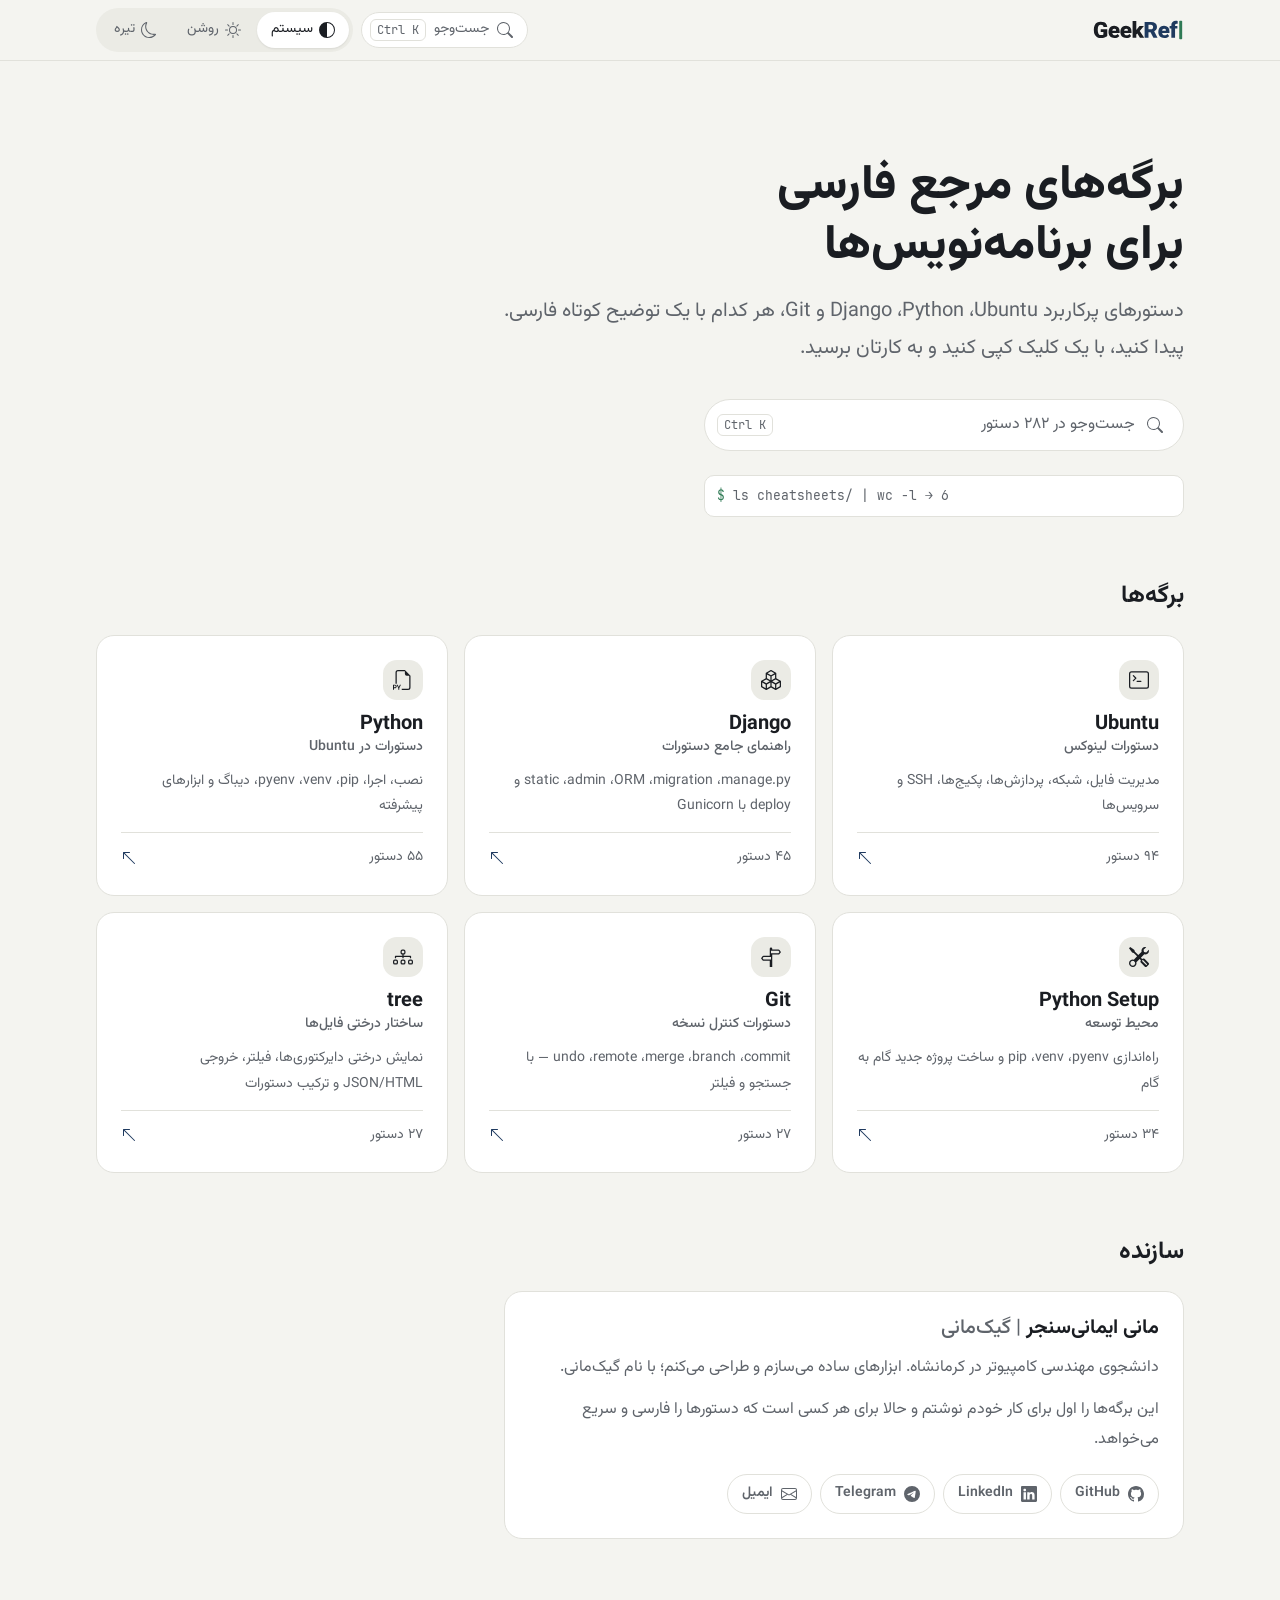
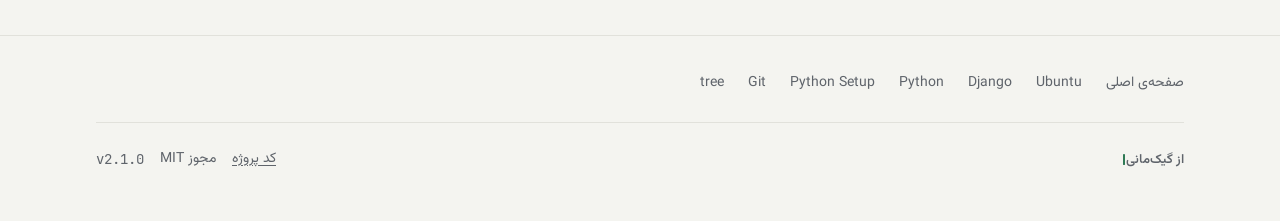
==== commit a5f291c9: "GeekRef v2.1.0: new GeekMani look, search, offline" ====
--- a/index.html
+++ b/index.html
@@ -1,570 +1,143 @@
 <!DOCTYPE html>
 <html lang="fa" dir="rtl">
 <head>
-<script>(function(){var t=localStorage.getItem('gr-theme');if(t==='light')document.documentElement.setAttribute('data-theme','light');})();</script>
-<meta charset="UTF-8">
-<meta name="viewport" content="width=device-width, initial-scale=1.0">
-<title>GeekRef — مرجع سریع توسعه‌دهنده</title>
-
-<link rel="icon" type="image/svg+xml" href="assets/favicon.svg">
-<meta name="description" content="GeekRef — مرجع سریع دستورات توسعه به فارسی. Django، Python، Git، Ubuntu، tree و بیشتر.">
-<meta name="theme-color" content="#0d1117">
-<meta property="og:title" content="GeekRef — مرجع سریع توسعه‌دهنده">
-<meta property="og:description" content="۲۸۰+ دستور از Django، Python، Git، Ubuntu و بیشتر — فارسی، دقیق، کاربردی">
+<meta charset="utf-8">
+<meta name="viewport" content="width=device-width, initial-scale=1">
+<script>(function(){try{var t=localStorage.getItem('gr-theme');if(t==='light'||t==='dark')document.documentElement.setAttribute('data-theme',t);}catch(e){}})();</script>
+<title>GeekRef · برگه‌های مرجع فارسی برای برنامه‌نویس‌ها</title>
+<meta name="description" content="برگه‌های مرجع فارسی برای برنامه‌نویس‌ها: دستورهای پرکاربرد Ubuntu، Python، Django و Git با توضیح کوتاه فارسی.">
+<meta name="generator" content="GeekRef build 2.1.0 (do not edit; source: data/sheets)">
+<link rel="canonical" href="https://mani-imani.github.io/GeekRef/">
+<link rel="icon" type="image/svg+xml" sizes="32x32" href="assets/brand/geekref-icon-32.svg">
+<link rel="icon" type="image/svg+xml" sizes="16x16" href="assets/brand/geekref-icon-16.svg">
+<link rel="apple-touch-icon" href="assets/brand/geekref-touch-180.png">
+<link rel="manifest" href="manifest.webmanifest">
+<meta name="apple-mobile-web-app-title" content="GeekRef">
+<meta name="theme-color" content="#F4F4F0" media="(prefers-color-scheme: light)">
+<meta name="theme-color" content="#0E1217" media="(prefers-color-scheme: dark)">
 <meta property="og:type" content="website">
-<meta property="og:image" content="assets/og-image.svg">
+<meta property="og:site_name" content="GeekRef">
+<meta property="og:locale" content="fa_IR">
+<meta property="og:title" content="GeekRef · برگه‌های مرجع فارسی برای برنامه‌نویس‌ها">
+<meta property="og:description" content="برگه‌های مرجع فارسی برای برنامه‌نویس‌ها: دستورهای پرکاربرد Ubuntu، Python، Django و Git با توضیح کوتاه فارسی.">
+<meta property="og:url" content="https://mani-imani.github.io/GeekRef/">
+<meta property="og:image" content="https://mani-imani.github.io/GeekRef/assets/og-image.png">
+<meta property="og:image:width" content="1200">
+<meta property="og:image:height" content="630">
 <meta name="twitter:card" content="summary_large_image">
-<meta name="twitter:title" content="GeekRef — مرجع سریع توسعه‌دهنده">
-<meta name="twitter:description" content="۲۸۰+ دستور از Django، Python، Git، Ubuntu — فارسی">
-<link href="https://fonts.googleapis.com/css2?family=Vazirmatn:wght@300;400;500;600;700;800&family=JetBrains+Mono:wght@400;700&display=swap" rel="stylesheet">
-<link rel="stylesheet" href="css/shared.css">
-<style>
-
-:root {
-  --accent:      #58a6ff;
-  --accent-rgb:  88,166,255;
-}
-
-/* ── HERO ── */
-.hero {
-  padding: 72px 24px 56px;
-  text-align: center;
-  position: relative;
-  overflow: hidden;
-  border-bottom: 1px solid var(--border);
-}
-.hero::before {
-  content: '';
-  position: absolute; inset: 0;
-  background:
-    radial-gradient(ellipse 70% 60% at 50% -10%, rgba(88,166,255,0.10), transparent 70%),
-    radial-gradient(ellipse 40% 40% at 90% 90%,  rgba(63,185,80,0.06),  transparent 60%);
-  pointer-events: none;
-}
-
-.hero-eyebrow {
-  display: inline-flex;
-  align-items: center;
-  gap: 7px;
-  font-family: 'JetBrains Mono', monospace;
-  font-size: 11px;
-  color: var(--accent);
-  background: var(--accent-dim);
-  border: 1px solid var(--accent-border);
-  border-radius: 100px;
-  padding: 4px 16px;
-  letter-spacing: .1em;
-  margin-bottom: 24px;
-}
-.hero-eyebrow::before { content: '$ '; opacity: .5; }
-
-.hero h1 {
-  font-size: clamp(2.6rem, 7vw, 4.4rem);
-  font-weight: 900;
-  line-height: 1.1;
-  letter-spacing: -.03em;
-  margin-bottom: 16px;
-}
-.hero h1 .gr { color: var(--accent); }
-.hero h1 .ref { color: var(--text); }
-
-.hero-sub {
-  font-size: 15px;
-  color: var(--text-dim);
-  line-height: 1.8;
-  max-width: 440px;
-  margin: 0 auto 40px;
-}
-.hero-sub strong { color: var(--text); }
-
-.hero-meta {
-  display: flex;
-  justify-content: center;
-  align-items: center;
-  gap: 24px;
-  flex-wrap: wrap;
-}
-.hero-stat {
-  text-align: center;
-}
-.hero-stat-num {
-  display: block;
-  font-size: 28px;
-  font-weight: 800;
-  color: var(--accent);
-  line-height: 1.2;
-}
-.hero-stat-label {
-  font-size: 11px;
-  color: var(--text-dim);
-  letter-spacing: .04em;
-}
-.hero-divider {
-  width: 1px; height: 32px;
-  background: var(--border);
-}
-
-/* ── CONTAINER ── */
-.container {
-  max-width: 920px;
-  margin: 0 auto;
-  padding: 48px 24px 80px;
-}
-
-/* ── SECTION LABEL ── */
-.section-label {
-  display: flex;
-  align-items: center;
-  gap: 12px;
-  margin-bottom: 20px;
-}
-.section-label span {
-  font-family: 'JetBrains Mono', monospace;
-  font-size: 11px;
-  color: var(--text-dimmer);
-  letter-spacing: .1em;
-}
-.section-label::after {
-  content: '';
-  flex: 1; height: 1px;
-  background: var(--border);
-}
-
-/* ── CARDS GRID ── */
-.cards-grid {
-  display: grid;
-  grid-template-columns: repeat(auto-fill, minmax(265px, 1fr));
-  gap: 12px;
-  margin-bottom: 60px;
-}
-
-.card {
-  display: block;
-  text-decoration: none;
-  background: var(--surface);
-  border: 1px solid var(--border);
-  border-radius: 12px;
-  padding: 22px;
-  position: relative;
-  overflow: hidden;
-  transition: border-color .2s, transform .2s, box-shadow .2s;
-}
-.card::before {
-  content: '';
-  position: absolute;
-  top: 0; right: 0;
-  width: 100px; height: 100px;
-  background: radial-gradient(circle at top right, var(--card-glow, rgba(88,166,255,.06)), transparent 70%);
-  pointer-events: none;
-}
-.card:hover {
-  border-color: var(--card-accent, var(--accent));
-  transform: translateY(-2px);
-  box-shadow: 0 8px 28px var(--shadow-card, rgba(0,0,0,.3));
-}
-.card-icon { font-size: 26px; margin-bottom: 12px; display: block; }
-.card-title { font-size: 15px; font-weight: 700; color: var(--text); margin-bottom: 5px; }
-.card-desc  { font-size: 13px; color: var(--text-dim); line-height: 1.7; }
-.card-tag {
-  display: inline-block;
-  margin-top: 14px;
-  font-family: 'JetBrains Mono', monospace;
-  font-size: 10px;
-  font-weight: 700;
-  border-radius: 3px;
-  padding: 3px 9px;
-  letter-spacing: .06em;
-}
-
-/* ADD card */
-.card-add {
-  border-style: dashed;
-  border-color: var(--surface2);
-  display: flex;
-  flex-direction: column;
-  align-items: center;
-  justify-content: center;
-  gap: 8px;
-  min-height: 130px;
-  opacity: .45;
-  transition: opacity .2s, border-color .2s;
-  cursor: default;
-}
-.card-add:hover { opacity: .65; border-color: var(--border); transform: none; box-shadow: none; }
-.card-add-icon { font-size: 20px; color: var(--text-dimmer); }
-.card-add-text { font-size: 11px; color: var(--text-dimmer); font-family: 'JetBrains Mono', monospace; }
-
-/* ── ABOUT ── */
-.about {
-  background: var(--surface);
-  border: 1px solid var(--border);
-  border-radius: 14px;
-  padding: 32px 28px;
-  display: flex;
-  align-items: flex-start;
-  gap: 24px;
-  position: relative;
-  overflow: hidden;
-  transition: background .25s, border-color .25s;
-}
-.about::before {
-  content: '';
-  position: absolute; inset: 0;
-  background: radial-gradient(ellipse 60% 80% at 100% 50%, rgba(88,166,255,.04), transparent);
-  pointer-events: none;
-}
-
-.about-avatar {
-  width: 60px; height: 60px;
-  border-radius: 12px;
-  background: linear-gradient(135deg, var(--surface2), var(--bg));
-  border: 1px solid var(--border);
-  display: flex; align-items: center; justify-content: center;
-  font-size: 26px;
-  flex-shrink: 0;
-}
-
-.about-body { flex: 1; min-width: 0; }
-
-.about-name {
-  font-size: 20px;
-  font-weight: 800;
-  color: var(--text);
-  margin-bottom: 2px;
-  letter-spacing: -.01em;
-}
-.about-name .accent { color: var(--accent); }
-
-.about-role {
-  font-family: 'JetBrains Mono', monospace;
-  font-size: 10px;
-  color: var(--syn-green);
-  letter-spacing: .1em;
-  margin-bottom: 12px;
-}
-
-.about-bio {
-  font-size: 14px;
-  color: var(--text-dim);
-  line-height: 1.8;
-  margin-bottom: 18px;
-}
-.about-bio strong { color: var(--text); }
-
-.about-links { display: flex; flex-wrap: wrap; gap: 7px; }
-
-.about-link {
-  display: inline-flex;
-  align-items: center;
-  gap: 6px;
-  text-decoration: none;
-  font-size: 12px;
-  font-weight: 600;
-  color: var(--text-dim);
-  background: var(--surface2);
-  border: 1px solid var(--border);
-  border-radius: 6px;
-  padding: 6px 13px;
-  transition: all .2s;
-}
-.about-link:hover { color: var(--text); border-color: var(--text-dimmer); }
-.about-link svg { width: 13px; height: 13px; }
-
-/* light mode */
-[data-theme="light"] .hero::before {
-  background:
-    radial-gradient(ellipse 70% 60% at 50% -10%, rgba(9,105,218,.07), transparent 70%),
-    radial-gradient(ellipse 40% 40% at 90% 90%,  rgba(26,127,55,.04),  transparent 60%);
-}
-[data-theme="light"] .hero h1 .ref { color: var(--text); }
-[data-theme="light"] .card:hover { box-shadow: 0 6px 20px rgba(0,0,0,.10); }
-[data-theme="light"] .about::before {
-  background: radial-gradient(ellipse 60% 80% at 100% 50%, rgba(9,105,218,.03), transparent);
-}
-
-@media (max-width: 600px) {
-  .hero { padding: 52px 20px 40px; }
-  .about { flex-direction: column; gap: 18px; }
-  .cards-grid { grid-template-columns: 1fr; }
-  .hero-divider { display: none; }
-}
-</style>
+<link rel="preload" href="fonts/vazirmatn/Vazirmatn-Regular.woff2" as="font" type="font/woff2" crossorigin>
+<link rel="stylesheet" href="css/geek.css">
+<link rel="stylesheet" href="css/geekref.css">
+<script src="js/geekref.js" defer></script>
 </head>
 <body>
+<a class="gr-skip" href="#main">رفتن به محتوا</a>
+<header class="gr-header">
+  <div class="gm-page gr-header-in">
+   <div class="gr-brand-row">
+    <a class="gr-brand" href="index.html" aria-label="GeekRef، صفحه‌ی اصلی">
+     <img class="gr-wm--light" src="assets/brand/geekref-wordmark-light.svg" alt="" width="92" height="22">
+     <img class="gr-wm--dark" src="assets/brand/geekref-wordmark-dark.svg" alt="" width="92" height="22">
+    </a>
+   </div>
+   <div class="gr-actions">
+    <button type="button" class="gr-search-btn" data-gr-search aria-label="جست‌وجو در دستورها" aria-keyshortcuts="Control+K Meta+K /"><svg class="gr-ic" viewBox="0 0 16 16" aria-hidden="true" focusable="false"><path d="M11.742 10.344a6.5 6.5 0 1 0-1.397 1.398h-.001q.044.06.098.115l3.85 3.85a1 1 0 0 0 1.415-1.414l-3.85-3.85a1 1 0 0 0-.115-.1zM12 6.5a5.5 5.5 0 1 1-11 0 5.5 5.5 0 0 1 11 0"/></svg><span>جست‌وجو</span><kbd dir="ltr" data-gr-kbd>Ctrl K</kbd></button>
+    <div class="gm-seg gr-theme" role="group" aria-label="پوسته">
+     <button type="button" data-theme-set="system" aria-pressed="true" title="پیروی از سیستم"><svg class="gr-ic" viewBox="0 0 16 16" aria-hidden="true" focusable="false"><path d="M8 15A7 7 0 1 0 8 1zm0 1A8 8 0 1 1 8 0a8 8 0 0 1 0 16"/></svg><span>سیستم</span></button>
+     <button type="button" data-theme-set="light" aria-pressed="false" title="روشن"><svg class="gr-ic" viewBox="0 0 16 16" aria-hidden="true" focusable="false"><path d="M8 11a3 3 0 1 1 0-6 3 3 0 0 1 0 6m0 1a4 4 0 1 0 0-8 4 4 0 0 0 0 8M8 0a.5.5 0 0 1 .5.5v2a.5.5 0 0 1-1 0v-2A.5.5 0 0 1 8 0m0 13a.5.5 0 0 1 .5.5v2a.5.5 0 0 1-1 0v-2A.5.5 0 0 1 8 13m8-5a.5.5 0 0 1-.5.5h-2a.5.5 0 0 1 0-1h2a.5.5 0 0 1 .5.5M3 8a.5.5 0 0 1-.5.5h-2a.5.5 0 0 1 0-1h2A.5.5 0 0 1 3 8m10.657-5.657a.5.5 0 0 1 0 .707l-1.414 1.415a.5.5 0 1 1-.707-.708l1.414-1.414a.5.5 0 0 1 .707 0m-9.193 9.193a.5.5 0 0 1 0 .707L3.05 13.657a.5.5 0 0 1-.707-.707l1.414-1.414a.5.5 0 0 1 .707 0m9.193 2.121a.5.5 0 0 1-.707 0l-1.414-1.414a.5.5 0 0 1 .707-.707l1.414 1.414a.5.5 0 0 1 0 .707M4.464 4.465a.5.5 0 0 1-.707 0L2.343 3.05a.5.5 0 1 1 .707-.707l1.414 1.414a.5.5 0 0 1 0 .708"/></svg><span>روشن</span></button>
+     <button type="button" data-theme-set="dark" aria-pressed="false" title="تیره"><svg class="gr-ic" viewBox="0 0 16 16" aria-hidden="true" focusable="false"><path d="M6 .278a.77.77 0 0 1 .08.858 7.2 7.2 0 0 0-.878 3.46c0 4.021 3.278 7.277 7.318 7.277q.792-.001 1.533-.16a.79.79 0 0 1 .81.316.73.73 0 0 1-.031.893A8.35 8.35 0 0 1 8.344 16C3.734 16 0 12.286 0 7.71 0 4.266 2.114 1.312 5.124.06A.75.75 0 0 1 6 .278M4.858 1.311A7.27 7.27 0 0 0 1.025 7.71c0 4.02 3.279 7.276 7.319 7.276a7.32 7.32 0 0 0 5.205-2.162q-.506.063-1.029.063c-4.61 0-8.343-3.714-8.343-8.29 0-1.167.242-2.278.681-3.286"/></svg><span>تیره</span></button>
+    </div>
+   </div>
+  </div>
+</header>
+<main id="main" class="gm-page">
+ <section class="gr-hero" aria-labelledby="hero-t">
+  <h1 id="hero-t">برگه‌های مرجع فارسی برای برنامه‌نویس‌ها</h1>
+  <p class="gr-hero-lede">دستورهای پرکاربرد <bdi>Ubuntu</bdi>، <bdi>Python</bdi>، <bdi>Django</bdi> و <bdi>Git</bdi>، هر کدام با یک توضیح کوتاه فارسی. پیدا کنید، با یک کلیک کپی کنید و به کارتان برسید.</p>
+  <button type="button" class="gr-hero-search" data-gr-search><svg class="gr-ic" viewBox="0 0 16 16" aria-hidden="true" focusable="false"><path d="M11.742 10.344a6.5 6.5 0 1 0-1.397 1.398h-.001q.044.06.098.115l3.85 3.85a1 1 0 0 0 1.415-1.414l-3.85-3.85a1 1 0 0 0-.115-.1zM12 6.5a5.5 5.5 0 1 1-11 0 5.5 5.5 0 0 1 11 0"/></svg><span>جست‌وجو در ۲۸۲ دستور</span><kbd dir="ltr" data-gr-kbd>Ctrl K</kbd></button>
+  <div class="gm-term"><span class="gm-prompt">$</span> ls cheatsheets/ | wc -l → 6</div>
+ </section>
 
-<!-- ── NAVBAR ── -->
-<nav class="gr-navbar">
-  <div class="gr-navbar-left">
-    <div class="gr-status">
-      <span class="gr-status-dot"></span>
-      <span style="font-family:'JetBrains Mono',monospace;font-size:10px;color:var(--text-dimmer)">v1.0</span>
+ <section class="gr-block" aria-labelledby="sheets-t">
+  <h2 class="gr-h2" id="sheets-t">برگه‌ها</h2>
+  <ul class="gr-sheets">
+   <li><a class="gm-card gm-card--lift gr-sheet" href="cheatsheets/ubuntu.html">
+    <span class="gr-sheet-icon"><svg class="gr-ic" viewBox="0 0 16 16" aria-hidden="true" focusable="false"><path d="M6 9a.5.5 0 0 1 .5-.5h3a.5.5 0 0 1 0 1h-3A.5.5 0 0 1 6 9M3.854 4.146a.5.5 0 1 0-.708.708L4.793 6.5 3.146 8.146a.5.5 0 1 0 .708.708l2-2a.5.5 0 0 0 0-.708z"/><path d="M2 1a2 2 0 0 0-2 2v10a2 2 0 0 0 2 2h12a2 2 0 0 0 2-2V3a2 2 0 0 0-2-2zm12 1a1 1 0 0 1 1 1v10a1 1 0 0 1-1 1H2a1 1 0 0 1-1-1V3a1 1 0 0 1 1-1z"/></svg></span>
+    <h3><bdi>Ubuntu</bdi><small>دستورات لینوکس</small></h3>
+    <p>مدیریت فایل، شبکه، پردازش‌ها، پکیج‌ها، <bdi>SSH</bdi> و سرویس‌ها</p>
+    <span class="gr-sheet-meta"><span>۹۴ دستور</span><svg class="gr-ic" viewBox="0 0 16 16" aria-hidden="true" focusable="false"><path fill-rule="evenodd" d="M2 2.5a.5.5 0 0 1 .5-.5h6a.5.5 0 0 1 0 1H3.707l10.147 10.146a.5.5 0 0 1-.708.708L3 3.707V8.5a.5.5 0 0 1-1 0z"/></svg></span>
+   </a></li>
+   <li><a class="gm-card gm-card--lift gr-sheet" href="cheatsheets/django.html">
+    <span class="gr-sheet-icon"><svg class="gr-ic" viewBox="0 0 16 16" aria-hidden="true" focusable="false"><path d="M7.752.066a.5.5 0 0 1 .496 0l3.75 2.143a.5.5 0 0 1 .252.434v3.995l3.498 2A.5.5 0 0 1 16 9.07v4.286a.5.5 0 0 1-.252.434l-3.75 2.143a.5.5 0 0 1-.496 0l-3.502-2-3.502 2.001a.5.5 0 0 1-.496 0l-3.75-2.143A.5.5 0 0 1 0 13.357V9.071a.5.5 0 0 1 .252-.434L3.75 6.638V2.643a.5.5 0 0 1 .252-.434zM4.25 7.504 1.508 9.071l2.742 1.567 2.742-1.567zM7.5 9.933l-2.75 1.571v3.134l2.75-1.571zm1 3.134 2.75 1.571v-3.134L8.5 9.933zm.508-3.996 2.742 1.567 2.742-1.567-2.742-1.567zm2.242-2.433V3.504L8.5 5.076V8.21zM7.5 8.21V5.076L4.75 3.504v3.134zM5.258 2.643 8 4.21l2.742-1.567L8 1.076zM15 9.933l-2.75 1.571v3.134L15 13.067zM3.75 14.638v-3.134L1 9.933v3.134z"/></svg></span>
+    <h3><bdi>Django</bdi><small>راهنمای جامع دستورات</small></h3>
+    <p><bdi>manage.py</bdi>، <bdi>migration</bdi>، <bdi>ORM</bdi>، <bdi>admin</bdi>، <bdi>static</bdi> و <bdi>deploy</bdi> با <bdi>Gunicorn</bdi></p>
+    <span class="gr-sheet-meta"><span>۴۵ دستور</span><svg class="gr-ic" viewBox="0 0 16 16" aria-hidden="true" focusable="false"><path fill-rule="evenodd" d="M2 2.5a.5.5 0 0 1 .5-.5h6a.5.5 0 0 1 0 1H3.707l10.147 10.146a.5.5 0 0 1-.708.708L3 3.707V8.5a.5.5 0 0 1-1 0z"/></svg></span>
+   </a></li>
+   <li><a class="gm-card gm-card--lift gr-sheet" href="cheatsheets/python.html">
+    <span class="gr-sheet-icon"><svg class="gr-ic" viewBox="0 0 16 16" aria-hidden="true" focusable="false"><path fill-rule="evenodd" d="M14 4.5V14a2 2 0 0 1-2 2H7v-1h5a1 1 0 0 0 1-1V4.5h-2A1.5 1.5 0 0 1 9.5 3V1H4a1 1 0 0 0-1 1v9H2V2a2 2 0 0 1 2-2h5.5zM0 11.85h1.6q.434 0 .732.179.302.175.46.477t.158.677-.16.677q-.158.299-.464.474a1.45 1.45 0 0 1-.732.173H.79v1.342H0zm2.06 1.714a.8.8 0 0 0 .085-.381q0-.34-.185-.521-.185-.182-.513-.182H.788v1.406h.66a.8.8 0 0 0 .374-.082.57.57 0 0 0 .238-.24m2.963.75v1.535H4.23v-1.52L2.89 11.85h.876l.853 1.696h.032l.856-1.696h.855z"/></svg></span>
+    <h3><bdi>Python</bdi><small>دستورات در <bdi>Ubuntu</bdi></small></h3>
+    <p>نصب، اجرا، <bdi>pip</bdi>، <bdi>venv</bdi>، <bdi>pyenv</bdi>، دیباگ و ابزارهای پیشرفته</p>
+    <span class="gr-sheet-meta"><span>۵۵ دستور</span><svg class="gr-ic" viewBox="0 0 16 16" aria-hidden="true" focusable="false"><path fill-rule="evenodd" d="M2 2.5a.5.5 0 0 1 .5-.5h6a.5.5 0 0 1 0 1H3.707l10.147 10.146a.5.5 0 0 1-.708.708L3 3.707V8.5a.5.5 0 0 1-1 0z"/></svg></span>
+   </a></li>
+   <li><a class="gm-card gm-card--lift gr-sheet" href="cheatsheets/python_setup.html">
+    <span class="gr-sheet-icon"><svg class="gr-ic" viewBox="0 0 16 16" aria-hidden="true" focusable="false"><path d="M1 0 0 1l2.2 3.081a1 1 0 0 0 .815.419h.07a1 1 0 0 1 .708.293l2.675 2.675-2.617 2.654A3.003 3.003 0 0 0 0 13a3 3 0 1 0 5.878-.851l2.654-2.617.968.968-.305.914a1 1 0 0 0 .242 1.023l3.27 3.27a.997.997 0 0 0 1.414 0l1.586-1.586a.997.997 0 0 0 0-1.414l-3.27-3.27a1 1 0 0 0-1.023-.242L10.5 9.5l-.96-.96 2.68-2.643A3.005 3.005 0 0 0 16 3q0-.405-.102-.777l-2.14 2.141L12 4l-.364-1.757L13.777.102a3 3 0 0 0-3.675 3.68L7.462 6.46 4.793 3.793a1 1 0 0 1-.293-.707v-.071a1 1 0 0 0-.419-.814zm9.646 10.646a.5.5 0 0 1 .708 0l2.914 2.915a.5.5 0 0 1-.707.707l-2.915-2.914a.5.5 0 0 1 0-.708M3 11l.471.242.529.026.287.445.445.287.026.529L5 13l-.242.471-.026.529-.445.287-.287.445-.529.026L3 15l-.471-.242L2 14.732l-.287-.445L1.268 14l-.026-.529L1 13l.242-.471.026-.529.445-.287.287-.445.529-.026z"/></svg></span>
+    <h3><bdi>Python Setup</bdi><small>محیط توسعه</small></h3>
+    <p>راه‌اندازی <bdi>pyenv</bdi>، <bdi>venv</bdi>، <bdi>pip</bdi> و ساخت پروژه جدید گام به گام</p>
+    <span class="gr-sheet-meta"><span>۳۴ دستور</span><svg class="gr-ic" viewBox="0 0 16 16" aria-hidden="true" focusable="false"><path fill-rule="evenodd" d="M2 2.5a.5.5 0 0 1 .5-.5h6a.5.5 0 0 1 0 1H3.707l10.147 10.146a.5.5 0 0 1-.708.708L3 3.707V8.5a.5.5 0 0 1-1 0z"/></svg></span>
+   </a></li>
+   <li><a class="gm-card gm-card--lift gr-sheet" href="cheatsheets/git.html">
+    <span class="gr-sheet-icon"><svg class="gr-ic" viewBox="0 0 16 16" aria-hidden="true" focusable="false"><path d="M7 7V1.414a1 1 0 0 1 2 0V2h5a1 1 0 0 1 .8.4l.975 1.3a.5.5 0 0 1 0 .6L14.8 5.6a1 1 0 0 1-.8.4H9v10H7v-5H2a1 1 0 0 1-.8-.4L.225 9.3a.5.5 0 0 1 0-.6L1.2 7.4A1 1 0 0 1 2 7zm1 3V8H2l-.75 1L2 10zm0-5h6l.75-1L14 3H8z"/></svg></span>
+    <h3><bdi>Git</bdi><small>دستورات کنترل نسخه</small></h3>
+    <p><bdi>commit</bdi>، <bdi>branch</bdi>، <bdi>merge</bdi>، <bdi>remote</bdi>، <bdi>undo</bdi> — با جستجو و فیلتر</p>
+    <span class="gr-sheet-meta"><span>۲۷ دستور</span><svg class="gr-ic" viewBox="0 0 16 16" aria-hidden="true" focusable="false"><path fill-rule="evenodd" d="M2 2.5a.5.5 0 0 1 .5-.5h6a.5.5 0 0 1 0 1H3.707l10.147 10.146a.5.5 0 0 1-.708.708L3 3.707V8.5a.5.5 0 0 1-1 0z"/></svg></span>
+   </a></li>
+   <li><a class="gm-card gm-card--lift gr-sheet" href="cheatsheets/tree.html">
+    <span class="gr-sheet-icon"><svg class="gr-ic" viewBox="0 0 16 16" aria-hidden="true" focusable="false"><path fill-rule="evenodd" d="M6 3.5A1.5 1.5 0 0 1 7.5 2h1A1.5 1.5 0 0 1 10 3.5v1A1.5 1.5 0 0 1 8.5 6v1H14a.5.5 0 0 1 .5.5v1a.5.5 0 0 1-1 0V8h-5v.5a.5.5 0 0 1-1 0V8h-5v.5a.5.5 0 0 1-1 0v-1A.5.5 0 0 1 2 7h5.5V6A1.5 1.5 0 0 1 6 4.5zM8.5 5a.5.5 0 0 0 .5-.5v-1a.5.5 0 0 0-.5-.5h-1a.5.5 0 0 0-.5.5v1a.5.5 0 0 0 .5.5zM0 11.5A1.5 1.5 0 0 1 1.5 10h1A1.5 1.5 0 0 1 4 11.5v1A1.5 1.5 0 0 1 2.5 14h-1A1.5 1.5 0 0 1 0 12.5zm1.5-.5a.5.5 0 0 0-.5.5v1a.5.5 0 0 0 .5.5h1a.5.5 0 0 0 .5-.5v-1a.5.5 0 0 0-.5-.5zm4.5.5A1.5 1.5 0 0 1 7.5 10h1a1.5 1.5 0 0 1 1.5 1.5v1A1.5 1.5 0 0 1 8.5 14h-1A1.5 1.5 0 0 1 6 12.5zm1.5-.5a.5.5 0 0 0-.5.5v1a.5.5 0 0 0 .5.5h1a.5.5 0 0 0 .5-.5v-1a.5.5 0 0 0-.5-.5zm4.5.5a1.5 1.5 0 0 1 1.5-1.5h1a1.5 1.5 0 0 1 1.5 1.5v1a1.5 1.5 0 0 1-1.5 1.5h-1a1.5 1.5 0 0 1-1.5-1.5zm1.5-.5a.5.5 0 0 0-.5.5v1a.5.5 0 0 0 .5.5h1a.5.5 0 0 0 .5-.5v-1a.5.5 0 0 0-.5-.5z"/></svg></span>
+    <h3><bdi>tree</bdi><small>ساختار درختی فایل‌ها</small></h3>
+    <p>نمایش درختی دایرکتوری‌ها، فیلتر، خروجی <bdi>JSON/HTML</bdi> و ترکیب دستورات</p>
+    <span class="gr-sheet-meta"><span>۲۷ دستور</span><svg class="gr-ic" viewBox="0 0 16 16" aria-hidden="true" focusable="false"><path fill-rule="evenodd" d="M2 2.5a.5.5 0 0 1 .5-.5h6a.5.5 0 0 1 0 1H3.707l10.147 10.146a.5.5 0 0 1-.708.708L3 3.707V8.5a.5.5 0 0 1-1 0z"/></svg></span>
+   </a></li>
+  </ul>
+ </section>
+
+ <section class="gr-block" aria-labelledby="about-t">
+  <h2 class="gr-h2" id="about-t">سازنده</h2>
+  <div class="gm-card gr-about">
+   <h3>مانی ایمانی‌سنجر <span>| گیک‌مانی</span></h3>
+   <p>دانشجوی مهندسی کامپیوتر در کرمانشاه. ابزارهای ساده می‌سازم و طراحی می‌کنم؛ با نام گیک‌مانی.</p>
+   <p>این برگه‌ها را اول برای کار خودم نوشتم و حالا برای هر کسی است که دستورها را فارسی و سریع می‌خواهد.</p>
+   <div class="gr-links">
+    <a class="gm-btn gm-btn--secondary" href="https://github.com/mani-imani"><svg class="gr-ic" viewBox="0 0 16 16" aria-hidden="true" focusable="false"><path d="M8 0C3.58 0 0 3.58 0 8c0 3.54 2.29 6.53 5.47 7.59.4.07.55-.17.55-.38 0-.19-.01-.82-.01-1.49-2.01.37-2.53-.49-2.69-.94-.09-.23-.48-.94-.82-1.13-.28-.15-.68-.52-.01-.53.63-.01 1.08.58 1.23.82.72 1.21 1.87.87 2.33.66.07-.52.28-.87.51-1.07-1.78-.2-3.64-.89-3.64-3.95 0-.87.31-1.59.82-2.15-.08-.2-.36-1.02.08-2.12 0 0 .67-.21 2.2.82.64-.18 1.32-.27 2-.27s1.36.09 2 .27c1.53-1.04 2.2-.82 2.2-.82.44 1.1.16 1.92.08 2.12.51.56.82 1.27.82 2.15 0 3.07-1.87 3.75-3.65 3.95.29.25.54.73.54 1.48 0 1.07-.01 1.93-.01 2.2 0 .21.15.46.55.38A8.01 8.01 0 0 0 16 8c0-4.42-3.58-8-8-8"/></svg><bdi>GitHub</bdi></a>
+    <a class="gm-btn gm-btn--secondary" href="https://www.linkedin.com/in/mani-imani"><svg class="gr-ic" viewBox="0 0 16 16" aria-hidden="true" focusable="false"><path d="M0 1.146C0 .513.526 0 1.175 0h13.65C15.474 0 16 .513 16 1.146v13.708c0 .633-.526 1.146-1.175 1.146H1.175C.526 16 0 15.487 0 14.854zm4.943 12.248V6.169H2.542v7.225zm-1.2-8.212c.837 0 1.358-.554 1.358-1.248-.015-.709-.52-1.248-1.342-1.248S2.4 3.226 2.4 3.934c0 .694.521 1.248 1.327 1.248zm4.908 8.212V9.359c0-.216.016-.432.08-.586.173-.431.568-.878 1.232-.878.869 0 1.216.662 1.216 1.634v3.865h2.401V9.25c0-2.22-1.184-3.252-2.764-3.252-1.274 0-1.845.7-2.165 1.193v.025h-.016l.016-.025V6.169h-2.4c.03.678 0 7.225 0 7.225z"/></svg><bdi>LinkedIn</bdi></a>
+    <a class="gm-btn gm-btn--secondary" href="https://t.me/mani_imani"><svg class="gr-ic" viewBox="0 0 16 16" aria-hidden="true" focusable="false"><path d="M16 8A8 8 0 1 1 0 8a8 8 0 0 1 16 0M8.287 5.906q-1.168.486-4.666 2.01-.567.225-.595.442c-.03.243.275.339.69.47l.175.055c.408.133.958.288 1.243.294q.39.01.868-.32 3.269-2.206 3.374-2.23c.05-.012.12-.026.166.016s.042.12.037.141c-.03.129-1.227 1.241-1.846 1.817-.193.18-.33.307-.358.336a8 8 0 0 1-.188.186c-.38.366-.664.64.015 1.088.327.216.589.393.85.571.284.194.568.387.936.629q.14.092.27.187c.331.236.63.448.997.414.214-.02.435-.22.547-.82.265-1.417.786-4.486.906-5.751a1.4 1.4 0 0 0-.013-.315.34.34 0 0 0-.114-.217.53.53 0 0 0-.31-.093c-.3.005-.763.166-2.984 1.09"/></svg><bdi>Telegram</bdi></a>
+    <a class="gm-btn gm-btn--secondary" href="mailto:imanisanjar@gmail.com"><svg class="gr-ic" viewBox="0 0 16 16" aria-hidden="true" focusable="false"><path d="M0 4a2 2 0 0 1 2-2h12a2 2 0 0 1 2 2v8a2 2 0 0 1-2 2H2a2 2 0 0 1-2-2zm2-1a1 1 0 0 0-1 1v.217l7 4.2 7-4.2V4a1 1 0 0 0-1-1zm13 2.383-4.708 2.825L15 11.105zm-.034 6.876-5.64-3.471L8 9.583l-1.326-.795-5.64 3.47A1 1 0 0 0 2 13h12a1 1 0 0 0 .966-.741M1 11.105l4.708-2.897L1 5.383z"/></svg>ایمیل</a>
+   </div>
+  </div>
+ </section>
+</main>
+<footer class="gr-footer">
+  <div class="gm-page gr-footer-in">
+   <nav class="gr-footer-nav" aria-label="برگه‌ها">
+    <ul>
+     <li><a href="index.html">صفحه‌ی اصلی</a></li>
+     <li><a href="cheatsheets/ubuntu.html"><bdi>Ubuntu</bdi></a></li>
+     <li><a href="cheatsheets/django.html"><bdi>Django</bdi></a></li>
+     <li><a href="cheatsheets/python.html"><bdi>Python</bdi></a></li>
+     <li><a href="cheatsheets/python_setup.html"><bdi>Python Setup</bdi></a></li>
+     <li><a href="cheatsheets/git.html"><bdi>Git</bdi></a></li>
+     <li><a href="cheatsheets/tree.html"><bdi>tree</bdi></a></li>
+    </ul>
+   </nav>
+   <div class="gr-footer-meta">
+    <a class="gm-sign" href="https://github.com/mani-imani">از گیک‌مانی<i class="gm-cursor"></i></a>
+    <div class="gr-footer-small">
+     <span class="gr-offline" hidden><svg class="gr-ic" viewBox="0 0 16 16" aria-hidden="true" focusable="false"><path d="M13.854 3.646a.5.5 0 0 1 0 .708l-7 7a.5.5 0 0 1-.708 0l-3.5-3.5a.5.5 0 1 1 .708-.708L6.5 10.293l6.646-6.647a.5.5 0 0 1 .708 0"/></svg>بدون اینترنت هم در دسترس است</span>
+     <a href="https://github.com/mani-imani/GeekRef">کد پروژه</a>
+     <span>مجوز <bdi>MIT</bdi></span>
+     <span class="gm-mono">v2.1.0</span>
     </div>
-  </div>
-  <div class="gr-navbar-mid">
-    <span class="gr-navbar-center">GeekRef</span>
-  </div>
-  <div class="gr-navbar-right">
-    <button class="gr-toggle" onclick="grToggleTheme()" title="تغییر تم">☀️</button>
-  </div>
-</nav>
-
-<!-- ── HERO ── -->
-<section class="hero">
-  <div class="hero-eyebrow">GeekRef.dev</div>
-  <h1><span class="gr">Geek</span><span class="ref">Ref</span></h1>
-  <p class="hero-sub">
-    مرجع سریع دستورات و ابزارهای توسعه<br>
-    <strong>فارسی · دقیق · کاربردی</strong>
-  </p>
-  <div class="hero-meta">
-    <div class="hero-stat">
-      <span class="hero-stat-num">۶</span>
-      <span class="hero-stat-label">cheatsheet</span>
-    </div>
-    <div class="hero-divider"></div>
-    <div class="hero-stat">
-      <span class="hero-stat-num">+۲۰۰</span>
-      <span class="hero-stat-label">دستور</span>
-    </div>
-    <div class="hero-divider"></div>
-    <div class="hero-stat">
-      <span class="hero-stat-num">۱۰۰٪</span>
-      <span class="hero-stat-label">فارسی</span>
-    </div>
-  </div>
-
-  <div class="gr-terminal">
-    <div class="gr-terminal-bar">
-      <span class="gr-terminal-dot"></span><span class="gr-terminal-dot"></span><span class="gr-terminal-dot"></span>
-      <span class="gr-terminal-title">geekref — bash</span>
-    </div>
-    <div class="gr-terminal-body" id="gr-terminal-body"><span class="gr-cursor"></span></div>
-  </div>
-</section>
-
-<!-- ── MAIN ── -->
-<main class="container">
-
-  <div class="section-label"><span>// cheatsheets</span></div>
-
-  <div class="cards-grid">
-
-    <a href="cheatsheets/ubuntu.html" class="card"
-       style="--card-accent:#f97316;--card-glow:rgba(249,115,22,.07)">
-      <span class="card-icon">🐧</span>
-      <div class="card-title">Ubuntu — دستورات لینوکس</div>
-      <div class="card-desc">مدیریت فایل، شبکه، پردازش‌ها، پکیج‌ها، SSH و سرویس‌ها</div>
-      <span class="card-tag" style="color:#f97316;background:rgba(249,115,22,.08);border:1px solid rgba(249,115,22,.2)">LINUX · BASH</span>
-    </a>
-
-    <a href="cheatsheets/django.html" class="card"
-       style="--card-accent:#3fb950;--card-glow:rgba(63,185,80,.07)">
-      <span class="card-icon">🌿</span>
-      <div class="card-title">Django — وب فریم‌ورک</div>
-      <div class="card-desc">manage.py، migration، ORM، admin، static و deploy با Gunicorn</div>
-      <span class="card-tag" style="color:#3fb950;background:rgba(63,185,80,.08);border:1px solid rgba(63,185,80,.2)">PYTHON · DJANGO</span>
-    </a>
-
-    <a href="cheatsheets/python.html" class="card"
-       style="--card-accent:#f78166;--card-glow:rgba(247,129,102,.07)">
-      <span class="card-icon">🐍</span>
-      <div class="card-title">Python — دستورات در Ubuntu</div>
-      <div class="card-desc">نصب، اجرا، pip، venv، pyenv، دیباگ و ابزارهای پیشرفته</div>
-      <span class="card-tag" style="color:#f78166;background:rgba(247,129,102,.08);border:1px solid rgba(247,129,102,.2)">PYTHON · CLI</span>
-    </a>
-
-    <a href="cheatsheets/python_setup.html" class="card"
-       style="--card-accent:#39d98a;--card-glow:rgba(57,217,138,.07)">
-      <span class="card-icon">⚙️</span>
-      <div class="card-title">Python Setup — محیط توسعه</div>
-      <div class="card-desc">راه‌اندازی pyenv، venv، pip و ساخت پروژه جدید گام به گام</div>
-      <span class="card-tag" style="color:#39d98a;background:rgba(57,217,138,.08);border:1px solid rgba(57,217,138,.2)">PYTHON · ENV</span>
-    </a>
-
-    <a href="cheatsheets/git.html" class="card"
-       style="--card-accent:#f97316;--card-glow:rgba(249,115,22,.07)">
-      <span class="card-icon">🔀</span>
-      <div class="card-title">Git — کنترل نسخه</div>
-      <div class="card-desc">commit، branch، merge، remote، undo — با جستجو و فیلتر</div>
-      <span class="card-tag" style="color:#f97316;background:rgba(249,115,22,.08);border:1px solid rgba(249,115,22,.2)">GIT · VCS</span>
-    </a>
-
-    <a href="cheatsheets/tree.html" class="card"
-       style="--card-accent:#a78bfa;--card-glow:rgba(167,139,250,.07)">
-      <span class="card-icon">🌳</span>
-      <div class="card-title">tree — ساختار فایل‌ها</div>
-      <div class="card-desc">نمایش درختی دایرکتوری‌ها، فیلتر، خروجی JSON/HTML و ترکیب دستورات</div>
-      <span class="card-tag" style="color:#a78bfa;background:rgba(167,139,250,.08);border:1px solid rgba(167,139,250,.2)">LINUX · FILES</span>
-    </a>
-
-    <!-- ADD NEW -->
-    <div class="card card-add">
-      <div class="card-add-icon">+</div>
-      <div class="card-add-text">// cheatsheet جدید</div>
-    </div>
-
-  </div>
-
-  <!-- ── ABOUT ── -->
-  <div class="section-label"><span>// whoami</span></div>
-
-  <div class="about">
-    <div class="about-avatar">👾</div>
-    <div class="about-body">
-      <div class="about-name">Geek<span class="accent">Mani</span></div>
-      <div class="about-role">FUTURE_SENIOR_WEB_DEVELOPER · FULLSTACK</div>
-      <p class="about-bio">
-        دارم به یه <strong>Senior Web Developer</strong> تبدیل می‌شم —
-        از <strong>Django</strong> و Python شروع کردم و هر روز یه قدم بیشتر تو دنیای fullstack فرو می‌رم.
-        یه <strong>گیک تمام عیار</strong> که این cheatsheet‌ها رو برای خودش ساخته.
-      </p>
-      <div class="about-links">
-        <a href="https://github.com/mani-imani" class="about-link" target="_blank">
-          <svg viewBox="0 0 24 24" fill="currentColor"><path d="M12 0C5.37 0 0 5.37 0 12c0 5.31 3.435 9.795 8.205 11.385.6.105.825-.255.825-.57 0-.285-.015-1.23-.015-2.235-3.015.555-3.795-.735-4.035-1.41-.135-.345-.72-1.41-1.23-1.695-.42-.225-1.02-.78-.015-.795.945-.015 1.62.87 1.845 1.23 1.08 1.815 2.805 1.305 3.495.99.105-.78.42-1.305.765-1.605-2.67-.3-5.46-1.335-5.46-5.925 0-1.305.465-2.385 1.23-3.225-.12-.3-.54-1.53.12-3.18 0 0 1.005-.315 3.3 1.23.96-.27 1.98-.405 3-.405s2.04.135 3 .405c2.295-1.56 3.3-1.23 3.3-1.23.66 1.65.24 2.88.12 3.18.765.84 1.23 1.905 1.23 3.225 0 4.605-2.805 5.625-5.475 5.925.435.375.81 1.095.81 2.22 0 1.605-.015 2.895-.015 3.3 0 .315.225.69.825.57A12.02 12.02 0 0 0 24 12c0-6.63-5.37-12-12-12z"/></svg>
-          GitHub
-        </a>
-        <a href="https://www.linkedin.com/in/mani-imani-526a05265/" class="about-link" target="_blank">
-          <svg viewBox="0 0 24 24" fill="currentColor"><path d="M20.447 20.452h-3.554v-5.569c0-1.328-.027-3.037-1.852-3.037-1.853 0-2.136 1.445-2.136 2.939v5.667H9.351V9h3.414v1.561h.046c.477-.9 1.637-1.85 3.37-1.85 3.601 0 4.267 2.37 4.267 5.455v6.286zM5.337 7.433a2.062 2.062 0 0 1-2.063-2.065 2.064 2.064 0 1 1 2.063 2.065zm1.782 13.019H3.555V9h3.564v11.452zM22.225 0H1.771C.792 0 0 .774 0 1.729v20.542C0 23.227.792 24 1.771 24h20.451C23.2 24 24 23.227 24 22.271V1.729C24 .774 23.2 0 22.222 0h.003z"/></svg>
-          LinkedIn
-        </a>
-        <a href="https://t.me/mani_imani" class="about-link" target="_blank">
-          <svg viewBox="0 0 24 24" fill="currentColor"><path d="M11.944 0A12 12 0 0 0 0 12a12 12 0 0 0 12 12 12 12 0 0 0 12-12A12 12 0 0 0 12 0a12 12 0 0 0-.056 0zm4.962 7.224c.1-.002.321.023.465.14a.506.506 0 0 1 .171.325c.016.093.036.306.02.472-.18 1.898-.962 6.502-1.36 8.627-.168.9-.499 1.201-.82 1.23-.696.065-1.225-.46-1.9-.902-1.056-.693-1.653-1.124-2.678-1.8-1.185-.78-.417-1.21.258-1.91.177-.184 3.247-2.977 3.307-3.23.007-.032.014-.15-.056-.212s-.174-.041-.249-.024c-.106.024-1.793 1.14-5.061 3.345-.48.33-.913.49-1.302.48-.428-.008-1.252-.241-1.865-.44-.752-.245-1.349-.374-1.297-.789.027-.216.325-.437.893-.663 3.498-1.524 5.83-2.529 6.998-3.014 3.332-1.386 4.025-1.627 4.476-1.635z"/></svg>
-          Telegram
-        </a>
-        <a href="mailto:hey.geekmani@gmail.com" class="about-link">
-          <svg viewBox="0 0 24 24" fill="none" stroke="currentColor" stroke-width="2" stroke-linecap="round" stroke-linejoin="round"><rect x="2" y="4" width="20" height="16" rx="2"/><path d="m22 7-8.97 5.7a1.94 1.94 0 0 1-2.06 0L2 7"/></svg>
-          Email
-        </a>
-      </div>
-    </div>
-  </div>
-
-</main>
-
-<footer class="gr-footer-rich">
-  <div class="gr-footer-grid">
-
-    <div class="gr-footer-brand">
-      <div class="gr-footer-logo">
-        <span>👾</span>
-        <span><span class="gr">Geek</span><span class="ref">Ref</span></span>
-      </div>
-      <div class="gr-footer-tagline">
-        <span class="prompt">$</span> echo <span class="str">"مرجع سریع توسعه‌دهنده"</span><br>
-        <span class="prompt">$</span> echo <span class="str">"فارسی · دقیق · کاربردی"</span><br>
-        <span class="prompt">$</span> echo <span class="str">"by GeekMani"</span>
-      </div>
-      <div class="gr-status">
-        <span class="gr-status-dot"></span>
-        <span>online · 280+ commands</span>
-      </div>
-    </div>
-
-    <div>
-      <div class="gr-footer-links-title">// cheatsheets</div>
-      <div class="gr-footer-links">
-        <a href="cheatsheets/ubuntu.html"><span class="lnk-icon">🐧</span>Ubuntu</a>
-        <a href="cheatsheets/django.html"><span class="lnk-icon">🌿</span>Django</a>
-        <a href="cheatsheets/python.html"><span class="lnk-icon">🐍</span>Python</a>
-        <a href="cheatsheets/python_setup.html"><span class="lnk-icon">⚙️</span>Python Setup</a>
-        <a href="cheatsheets/git.html"><span class="lnk-icon">🔀</span>Git</a>
-        <a href="cheatsheets/tree.html"><span class="lnk-icon">🌳</span>tree</a>
-      </div>
-    </div>
-
-    <div>
-      <div class="gr-footer-links-title">// connect</div>
-      <div class="gr-footer-links">
-        <a href="https://github.com/mani-imani" target="_blank"><span class="lnk-icon">🐙</span>GitHub</a>
-        <a href="https://www.linkedin.com/in/mani-imani-526a05265/" target="_blank"><span class="lnk-icon">💼</span>LinkedIn</a>
-        <a href="https://t.me/mani_imani" target="_blank"><span class="lnk-icon">✈️</span>Telegram</a>
-        <a href="mailto:hey.geekmani@gmail.com"><span class="lnk-icon">📧</span>Email</a>
-      </div>
-    </div>
-
-  </div>
-  <div class="gr-footer-bottom">
-    <div class="gr-footer-copy">
-      <span class="hl">GeekRef</span> · built by <span class="hl">GeekMani</span> · MIT License
-    </div>
-    <div class="gr-footer-stats">
-      <span class="gr-footer-stat"><strong>280+</strong> commands</span>
-      <span class="gr-footer-stat"><strong>6</strong> cheatsheets</span>
-      <span class="gr-footer-stat"><strong>100%</strong> فارسی</span>
-    </div>
+   </div>
   </div>
 </footer>
-
-<script src="css/gr.js"></script>
-<script>
-(function() {
-  var lines = [
-    { type: 'cmd',  text: 'whoami' },
-    { type: 'out',  text: 'GeekMani — Future Senior Web Dev 👾' },
-    { type: 'cmd',  text: 'ls cheatsheets/' },
-    { type: 'out',  text: 'ubuntu  django  python  git  tree  +more' },
-    { type: 'cmd',  text: 'grep -r "یادگیری" . | wc -l' },
-    { type: 'out',  text: '∞' },
-    { type: 'cmd',  text: '' },
-  ];
-
-  var el = document.getElementById('gr-terminal-body');
-  if (!el) return;
-  el.innerHTML = '';
-
-  var i = 0, charIdx = 0, phase = 'typing';
-  var SPEED_TYPE = 55, SPEED_PAUSE = 700, SPEED_OUT = 18;
-
-  function tick() {
-    if (i >= lines.length) {
-      // show blinking cursor on last prompt
-      el.innerHTML += '<span class="gr-tl-prompt">$ </span><span class="gr-cursor"></span>';
-      return;
-    }
-    var line = lines[i];
-
-    if (line.type === 'cmd') {
-      if (charIdx === 0) {
-        // create new line element
-        var span = document.createElement('span');
-        span.innerHTML = '<span class="gr-tl-prompt">$ </span><span class="gr-tl-cmd" id="gr-cur-cmd"></span><span class="gr-cursor"></span>';
-        el.appendChild(span);
-      }
-      var cmdEl = document.getElementById('gr-cur-cmd');
-      if (charIdx < line.text.length) {
-        cmdEl.textContent += line.text[charIdx];
-        charIdx++;
-        setTimeout(tick, SPEED_TYPE);
-      } else {
-        // remove cursor from this line
-        var cur = el.querySelector('.gr-cursor');
-        if (cur) cur.remove();
-        i++; charIdx = 0;
-        setTimeout(tick, SPEED_PAUSE);
-      }
-    } else {
-      // output line — type fast
-      if (charIdx === 0) {
-        var out = document.createElement('span');
-        out.className = 'gr-tl-out';
-        out.id = 'gr-cur-out';
-        el.appendChild(out);
-      }
-      var outEl = document.getElementById('gr-cur-out');
-      if (charIdx < line.text.length) {
-        outEl.textContent += line.text[charIdx];
-        charIdx++;
-        setTimeout(tick, SPEED_OUT);
-      } else {
-        i++; charIdx = 0;
-        setTimeout(tick, 200);
-      }
-    }
-  }
-
-  setTimeout(tick, 600);
-})();
-</script>
-
 </body>
 </html>
--- a/css/geek.css
+++ b/css/geek.css
@@ -0,0 +1,335 @@
+/* ============================================================================
+   geek.css — GeekMani design foundation
+   Version 1.2.0 · 1405-08-13 · 2026-11-04
+   Owner: Mani ImaniSanjar (مانی ایمانی‌سنجر) · aka GeekMani (گیک‌مانی)
+   Source of truth: brand/brand.tokens.json + brand/brand.md (§6, §7)
+   Used by: maniimani.ir and every Geek product (GeekRTL, GeekRef, GeekType,
+            GeekOrbit, GeekProject, …)
+   ============================================================================
+
+   READ THIS FIRST (for people and for AI)
+   ----------------------------------------------------------------------------
+   1. Never write a hex color in your own CSS. Use the --gm-* variables below.
+      They switch automatically between light and dark.
+   2. The palette in one sentence:
+        warm paper neutrals everywhere, NAVY for the brand and anything
+        interactive, a tiny bit of GREEN only as a signal (the cursor, a status
+        dot, a terminal prompt). Nothing else.
+   3. Fonts: Vazirmatn for all text (Persian and English). JetBrains Mono only
+      for code, versions, terminal lines and tiny labels.
+   4. Shapes are rounded, spacing is generous, motion is short and gentle.
+   5. No emoji in any UI. No gradients. No glow. No neon.
+
+   COLOR MAP · which variable for what
+   ----------------------------------------------------------------------------
+   Variable          Light     Dark      Use it for
+   --gm-bg           #F4F4F0   #0E1217   page background (warm paper)
+   --gm-surface      #FFFFFF   #151A22   cards, panels, popups, inputs
+   --gm-text         #1A1D22   #E9ECEF   all body text and headings
+   --gm-muted        #5F646B   #97A1AD   secondary text, captions, hints
+   --gm-line         #E1E1DB   #253040   borders, dividers, table rules
+   --gm-chip         #EBEBE5   #1D2431   tags, segmented controls, hover fill
+   --gm-accent       #1F3A5F   #8DB1E0   NAVY: links, primary buttons, focus,
+                                         the second half of the wordmark
+   --gm-on-accent    #FFFFFF   #0E1217   text/icons placed ON --gm-accent
+   --gm-signal       #2F7A55   #6FCB97   GREEN: cursor, status dot, prompt "$"
+                                         (small things only, never text blocks)
+   --gm-danger       #A3392F   #E58B80   real errors only (not decoration)
+
+   Fixed (same in both themes, used by the logo mark and product icons):
+   --gm-mark-bg      #1F3A5F   navy square of the mark / product icons
+   --gm-mark-glyph   #FFFFFF   white glyph inside the mark
+   --gm-mark-cursor  #6FCB97   green cursor inside the mark (5.8:1 on navy)
+
+   PROPORTION in any screen: neutrals ~85–90% · navy ~8–12% · green ≤3%.
+
+   CONTRAST (WCAG): text/bg 15.3 (light) · 15.9 (dark); muted/bg ≥5.4;
+   on-accent/accent ≥8.5. Keep every text pair ≥4.5:1.
+
+   QUICK START
+   ----------------------------------------------------------------------------
+   <html lang="fa" dir="rtl">            or  <html lang="en" dir="ltr">
+   <link rel="stylesheet" href="css/geek.css">
+   Fonts expected at ../fonts/vazirmatn/ and ../fonts/jetbrains-mono/
+   (copy them from assets/fonts/ in the maniimani folder).
+   Theme follows the system. Force it with <html data-theme="light|dark">.
+
+   CONTENTS
+   ----------------------------------------------------------------------------
+   01 Fonts            06 Buttons
+   02 Tokens · light   07 Chips, status, cards
+   03 Tokens · dark    08 Terminal line
+   04 Base             09 Theme switch
+   05 Wordmark, mark   10 Endorsement ("by GeekMani")
+                       11 Accessibility and print
+   ========================================================================== */
+
+
+/* ---------------------------------------------------------------------------
+   01 · Fonts (local files, no CDN)
+   ------------------------------------------------------------------------ */
+@font-face { font-family: "Vazirmatn"; src: url("../fonts/vazirmatn/Vazirmatn-Regular.woff2")   format("woff2"); font-weight: 400; font-display: swap; }
+@font-face { font-family: "Vazirmatn"; src: url("../fonts/vazirmatn/Vazirmatn-Medium.woff2")    format("woff2"); font-weight: 500; font-display: swap; }
+@font-face { font-family: "Vazirmatn"; src: url("../fonts/vazirmatn/Vazirmatn-SemiBold.woff2")  format("woff2"); font-weight: 600; font-display: swap; }
+@font-face { font-family: "Vazirmatn"; src: url("../fonts/vazirmatn/Vazirmatn-Bold.woff2")      format("woff2"); font-weight: 700; font-display: swap; }
+@font-face { font-family: "Vazirmatn"; src: url("../fonts/vazirmatn/Vazirmatn-ExtraBold.woff2") format("woff2"); font-weight: 800; font-display: swap; }
+@font-face { font-family: "Vazirmatn"; src: url("../fonts/vazirmatn/Vazirmatn-Black.woff2")     format("woff2"); font-weight: 900; font-display: swap; }
+@font-face { font-family: "JetBrains Mono"; src: url("../fonts/jetbrains-mono/JetBrainsMono-Regular.woff2") format("woff2"); font-weight: 400; font-display: swap; }
+@font-face { font-family: "JetBrains Mono"; src: url("../fonts/jetbrains-mono/JetBrainsMono-Medium.woff2")  format("woff2"); font-weight: 500; font-display: swap; }
+
+
+/* ---------------------------------------------------------------------------
+   02 · Tokens · light (default)
+   ------------------------------------------------------------------------ */
+:root {
+  /* color: neutrals */
+  --gm-bg:        #F4F4F0;
+  --gm-surface:   #FFFFFF;
+  --gm-text:      #1A1D22;
+  --gm-muted:     #5F646B;
+  --gm-line:      #E1E1DB;
+  --gm-chip:      #EBEBE5;
+  /* color: brand */
+  --gm-accent:    #1F3A5F;   /* navy */
+  --gm-on-accent: #FFFFFF;
+  --gm-signal:    #2F7A55;   /* green, small doses only */
+  /* color: state */
+  --gm-danger:    #A3392F;
+  /* color: logo mark (fixed in both themes) */
+  --gm-mark-bg:     #1F3A5F;
+  --gm-mark-glyph:  #FFFFFF;
+  --gm-mark-cursor: #6FCB97;
+
+  /* type */
+  --gm-font:      "Vazirmatn", Tahoma, "Segoe UI", system-ui, sans-serif;
+  --gm-font-mono: "JetBrains Mono", ui-monospace, Menlo, Consolas, monospace;
+  --gm-size-xs: 12px;  --gm-size-sm: 14px;  --gm-size-base: 16px; --gm-size-md: 20px;
+  --gm-size-lg: 24px;  --gm-size-xl: 30px;  --gm-size-2xl: 38px;  --gm-size-3xl: 48px; --gm-size-4xl: 60px;
+  --gm-leading-fa: 1.85;   /* Persian body */
+  --gm-leading-en: 1.6;    /* English body */
+  --gm-leading-head: 1.25;
+
+  /* space (4px base) */
+  --gm-space-1: 4px;  --gm-space-2: 8px;   --gm-space-3: 12px; --gm-space-4: 16px; --gm-space-5: 24px;
+  --gm-space-6: 32px; --gm-space-7: 48px;  --gm-space-8: 64px; --gm-space-9: 96px;
+
+  /* radius (rounded = friendly) */
+  --gm-radius-sm: 10px;  --gm-radius-md: 14px;  --gm-radius-lg: 18px;  --gm-radius-xl: 22px;
+  --gm-radius-pill: 999px;  /* buttons, chips */
+  --gm-radius-mark: 24%;    /* logo mark and product icons */
+
+  /* layout */
+  --gm-width-page: 1120px;
+  --gm-width-text: 680px;
+
+  /* motion */
+  --gm-time-hover: 150ms;  --gm-time-ui: 250ms;  --gm-time-enter: 350ms;
+  --gm-ease: cubic-bezier(.2, .8, .2, 1);
+
+  color-scheme: light;
+}
+
+
+/* ---------------------------------------------------------------------------
+   03 · Tokens · dark
+   Same names, new values. Applied when the system is dark (unless the page
+   forces light), or when the page forces dark.
+   ------------------------------------------------------------------------ */
+@media (prefers-color-scheme: dark) {
+  :root:not([data-theme="light"]) {
+    --gm-bg:        #0E1217;
+    --gm-surface:   #151A22;
+    --gm-text:      #E9ECEF;
+    --gm-muted:     #97A1AD;
+    --gm-line:      #253040;
+    --gm-chip:      #1D2431;
+    --gm-accent:    #8DB1E0;
+    --gm-on-accent: #0E1217;
+    --gm-signal:    #6FCB97;
+    --gm-danger:    #E58B80;
+    color-scheme: dark;
+  }
+}
+:root[data-theme="dark"] {
+  --gm-bg:        #0E1217;
+  --gm-surface:   #151A22;
+  --gm-text:      #E9ECEF;
+  --gm-muted:     #97A1AD;
+  --gm-line:      #253040;
+  --gm-chip:      #1D2431;
+  --gm-accent:    #8DB1E0;
+  --gm-on-accent: #0E1217;
+  --gm-signal:    #6FCB97;
+  --gm-danger:    #E58B80;
+  color-scheme: dark;
+}
+
+
+/* ---------------------------------------------------------------------------
+   04 · Base
+   ------------------------------------------------------------------------ */
+*, *::before, *::after { box-sizing: border-box; }
+
+body {
+  margin: 0;
+  background: var(--gm-bg);
+  color: var(--gm-text);
+  font-family: var(--gm-font);
+  font-size: var(--gm-size-base);
+  line-height: var(--gm-leading-en);
+  -webkit-font-smoothing: antialiased;
+}
+:root:lang(fa) body { line-height: var(--gm-leading-fa); }
+
+h1, h2, h3 { margin: 0 0 .5em; line-height: var(--gm-leading-head); text-wrap: balance; }
+h1 { font-size: clamp(30px, 5vw, var(--gm-size-3xl)); font-weight: 800; }
+h2 { font-size: clamp(24px, 3.4vw, var(--gm-size-xl)); font-weight: 800; }
+h3 { font-size: var(--gm-size-md); font-weight: 700; }
+
+a { color: var(--gm-accent); text-underline-offset: 3px; }
+:focus-visible { outline: 2px solid var(--gm-accent); outline-offset: 2px; border-radius: 6px; }
+
+/* Code and anything Latin-technical inside Persian text stays left-to-right */
+code, kbd, samp, .gm-mono { font-family: var(--gm-font-mono); direction: ltr; unicode-bidi: isolate; }
+
+.gm-muted { color: var(--gm-muted); }
+
+/* Justify rule (brand.md §7.3): only long running paragraphs, only on wide screens.
+   <p class="gm-justify">…</p>. Phones, cards, lists, tables, headings stay start-aligned. */
+@media (min-width: 720px) {
+  .gm-justify { text-align: justify; text-align-last: start; text-justify: inter-word; }
+}
+.gm-page  { max-width: var(--gm-width-page); margin-inline: auto;
+            padding-inline: max(16px, env(safe-area-inset-left, 0px)); }
+.gm-text  { max-width: var(--gm-width-text); }
+
+
+/* ---------------------------------------------------------------------------
+   05 · Wordmark and mark
+   Wordmark (live text):
+     <span class="gm-wordmark gm-blink" lang="en">Geek<b>Mani</b><i class="gm-cursor"></i></span>
+     <span class="gm-wordmark gm-blink" lang="fa">گیک‌<b>مانی</b><i class="gm-cursor"></i></span>
+   The cursor always sits at the END of the line (right in English, left in
+   Persian); writing it after the text in the HTML does that automatically.
+   Mark / product icon: use the exported SVG inside .gm-mark.
+   ------------------------------------------------------------------------ */
+.gm-wordmark { font-weight: 900; line-height: 1; white-space: nowrap; color: var(--gm-text); }
+.gm-wordmark:lang(en) { letter-spacing: -.02em; }   /* Persian is never letter-spaced */
+.gm-wordmark b { font-weight: inherit; color: var(--gm-accent); }
+
+.gm-cursor {
+  display: inline-block;
+  width: .13em; height: .82em;
+  margin-inline-start: .07em;
+  vertical-align: -.06em;
+  border-radius: .03em;
+  background: var(--gm-signal);
+}
+.gm-wordmark:lang(fa) .gm-cursor { margin-inline-start: .09em; }
+
+@media (prefers-reduced-motion: no-preference) {
+  .gm-blink .gm-cursor { animation: gm-blink 1.15s steps(1) infinite; }
+}
+@keyframes gm-blink { 50% { opacity: 0; } }
+
+.gm-mark {
+  display: inline-grid; place-items: center; flex: none; overflow: hidden;
+  width: var(--gm-mark-size, 48px); height: var(--gm-mark-size, 48px);
+  border-radius: var(--gm-radius-mark);
+  background: var(--gm-mark-bg);
+}
+.gm-mark > img, .gm-mark > svg { display: block; width: 100%; height: 100%; }
+
+
+/* ---------------------------------------------------------------------------
+   06 · Buttons
+   <a class="gm-btn gm-btn--primary">…</a>  ·  <button class="gm-btn gm-btn--secondary">…</button>
+   ------------------------------------------------------------------------ */
+.gm-btn {
+  display: inline-flex; align-items: center; gap: var(--gm-space-2);
+  padding: 8px 18px;
+  border: 1px solid transparent; border-radius: var(--gm-radius-pill);
+  font: inherit; font-size: 15px; font-weight: 600;
+  text-decoration: none; cursor: pointer;
+  transition: background var(--gm-time-hover) var(--gm-ease), border-color var(--gm-time-hover) var(--gm-ease);
+}
+.gm-btn--primary   { background: var(--gm-accent); color: var(--gm-on-accent); }
+.gm-btn--secondary { background: transparent; color: var(--gm-text); border-color: var(--gm-line); }
+.gm-btn--secondary:hover { background: var(--gm-chip); }
+
+
+/* ---------------------------------------------------------------------------
+   07 · Chips, status, cards
+   ------------------------------------------------------------------------ */
+.gm-chip {                         /* technology tag: <span class="gm-chip">Django</span> */
+  display: inline-block; padding: 2px 10px;
+  border-radius: var(--gm-radius-pill);
+  background: var(--gm-chip); color: var(--gm-text);
+  font-family: var(--gm-font-mono); font-size: 11.5px; direction: ltr;
+}
+
+.gm-status {                       /* <span class="gm-status">منتشرشده</span> */
+  display: inline-flex; align-items: center; gap: 6px;
+  font-size: 13px; color: var(--gm-muted);
+}
+.gm-status::before { content: ""; width: 7px; height: 7px; border-radius: 50%; background: var(--gm-signal); }
+
+.gm-card {
+  padding: var(--gm-space-5);
+  border: 1px solid var(--gm-line); border-radius: var(--gm-radius-lg);
+  background: var(--gm-surface);
+}
+@media (prefers-reduced-motion: no-preference) {
+  .gm-card--lift { transition: transform var(--gm-time-ui) var(--gm-ease); }
+  .gm-card--lift:hover { transform: translateY(-2px); }
+}
+
+
+/* ---------------------------------------------------------------------------
+   08 · Terminal line (geek spice: at most ONE per page)
+   <div class="gm-term"><span class="gm-prompt">$</span> whoami → geekmani</div>
+   ------------------------------------------------------------------------ */
+.gm-term {
+  padding: 8px 12px; overflow-x: auto; white-space: nowrap;
+  border: 1px solid var(--gm-line); border-radius: var(--gm-radius-sm);
+  background: var(--gm-surface); color: var(--gm-muted);
+  font-family: var(--gm-font-mono); font-size: 13px;
+  direction: ltr; text-align: left;
+}
+.gm-term .gm-prompt { color: var(--gm-signal); }
+
+
+/* ---------------------------------------------------------------------------
+   09 · Theme switch (System / Light / Dark)
+   <div class="gm-seg"><button aria-pressed="true">سیستم</button><button>روشن</button><button>تیره</button></div>
+   Script sets or removes data-theme on <html>.
+   ------------------------------------------------------------------------ */
+.gm-seg { display: inline-flex; gap: 2px; padding: 4px; border-radius: var(--gm-radius-pill); background: var(--gm-chip); }
+.gm-seg button {
+  padding: 5px 14px; border: 0; border-radius: var(--gm-radius-pill);
+  background: transparent; color: var(--gm-muted);
+  font: inherit; font-size: var(--gm-size-sm); cursor: pointer;
+}
+.gm-seg button[aria-pressed="true"] { background: var(--gm-surface); color: var(--gm-text); box-shadow: 0 1px 2px rgba(0, 0, 0, .08); }
+
+
+/* ---------------------------------------------------------------------------
+   10 · Endorsement — required at the bottom of every product
+   <a class="gm-sign" href="https://github.com/mani-imani">by GeekMani<i class="gm-cursor"></i></a>
+   Persian: «از گیک‌مانی». Always links to https://github.com/mani-imani
+   ------------------------------------------------------------------------ */
+.gm-sign { display: inline-flex; align-items: center; font-size: 13px; font-weight: 600; color: var(--gm-muted); text-decoration: none; }
+.gm-sign:hover { color: var(--gm-text); }
+.gm-sign .gm-cursor { height: .9em; }
+
+
+/* ---------------------------------------------------------------------------
+   11 · Accessibility and print
+   ------------------------------------------------------------------------ */
+@media (prefers-reduced-motion: reduce) {
+  *, *::before, *::after { animation: none !important; transition: none !important; scroll-behavior: auto !important; }
+}
+@media print {
+  .gm-cursor { animation: none !important; }
+  .gm-seg { display: none; }
+}
--- a/css/geekref.css
+++ b/css/geekref.css
@@ -0,0 +1,470 @@
+/* ============================================================================
+   geekref.css — GeekRef v2.1.0
+   Built on css/geek.css (GeekMani design foundation, unchanged).
+   Rule: no hex, no new fonts, radii or shadows here. Only var(--gm-*).
+   Load order:  <link href="css/geek.css">  then  <link href="css/geekref.css">
+   ============================================================================
+
+   CONTENTS
+   01 Utilities            07 Code block, syntax
+   02 Header               08 Tips
+   03 Footer               09 Git: filter bar and cards
+   04 Page head            10 Home: hero, sheet cards, about
+   05 Layout and TOC       11 Search dialog
+   06 Sections and rows    12 Responsive, print
+   ========================================================================== */
+
+
+/* ---------------------------------------------------------------------------
+   01 · Utilities
+   ------------------------------------------------------------------------ */
+html { scroll-padding-top: 88px; }
+@media (prefers-reduced-motion: no-preference) { html { scroll-behavior: smooth; } }
+
+.gr-vh {
+  position: absolute !important; width: 1px; height: 1px; overflow: hidden;
+  clip: rect(0 0 0 0); clip-path: inset(50%); white-space: nowrap;
+}
+.gr-skip {
+  position: absolute; inset-inline-start: var(--gm-space-4); top: -100px; z-index: 50;
+  padding: var(--gm-space-2) var(--gm-space-4);
+  border-radius: var(--gm-radius-pill);
+  background: var(--gm-accent); color: var(--gm-on-accent); text-decoration: none;
+}
+.gr-skip:focus { top: var(--gm-space-3); }
+
+.gr-ic { width: 16px; height: 16px; flex: none; fill: currentColor; }
+
+kbd {
+  display: inline-block; padding: 1px 6px;
+  border: 1px solid var(--gm-line); border-radius: 6px;
+  background: var(--gm-surface); color: var(--gm-muted);
+  font-size: var(--gm-size-xs); line-height: 1.5;
+}
+
+/* elements focused by script (deep links) are highlighted by :target, not by a focus ring */
+[tabindex="-1"]:focus { outline: none; }
+
+.gr-icon-btn {
+  display: inline-grid; place-items: center; flex: none;
+  width: 36px; height: 36px; padding: 0;
+  border: 1px solid transparent; border-radius: var(--gm-radius-pill);
+  background: transparent; color: var(--gm-muted); cursor: pointer;
+  transition: background var(--gm-time-hover) var(--gm-ease), color var(--gm-time-hover) var(--gm-ease);
+}
+.gr-icon-btn:hover { background: var(--gm-chip); color: var(--gm-text); }
+
+
+/* ---------------------------------------------------------------------------
+   02 · Header (the only translucent layer on the page, brand.md §7.4)
+   ------------------------------------------------------------------------ */
+.gr-header {
+  position: sticky; top: 0; z-index: 20;
+  background: color-mix(in srgb, var(--gm-bg) 86%, transparent);
+  -webkit-backdrop-filter: blur(12px); backdrop-filter: blur(12px);
+  border-bottom: 1px solid var(--gm-line);
+}
+.gr-header-in {
+  display: flex; align-items: center; justify-content: space-between;
+  gap: var(--gm-space-3); min-height: 60px;
+}
+.gr-brand-row { display: flex; align-items: center; gap: var(--gm-space-3); min-width: 0; }
+.gr-brand { display: inline-flex; align-items: center; flex: none; border-radius: 6px; }
+.gr-brand img { display: block; height: 22px; width: auto; }
+
+/* wordmark files: light on light theme, dark on dark theme */
+.gr-wm--dark { display: none !important; }
+@media (prefers-color-scheme: dark) {
+  :root:not([data-theme="light"]) .gr-wm--light { display: none !important; }
+  :root:not([data-theme="light"]) .gr-wm--dark  { display: block !important; }
+}
+:root[data-theme="dark"] .gr-wm--light { display: none !important; }
+:root[data-theme="dark"] .gr-wm--dark  { display: block !important; }
+
+.gr-crumb { display: flex; align-items: center; gap: var(--gm-space-2); min-width: 0;
+            color: var(--gm-muted); font-size: var(--gm-size-sm); white-space: nowrap; }
+.gr-crumb [aria-current] { color: var(--gm-text); font-weight: 500; overflow: hidden; text-overflow: ellipsis; }
+
+.gr-actions { display: flex; align-items: center; gap: var(--gm-space-2); flex: none; }
+
+.gr-search-btn {
+  display: inline-flex; align-items: center; gap: var(--gm-space-2);
+  height: 36px; padding-inline: 14px 8px;
+  border: 1px solid var(--gm-line); border-radius: var(--gm-radius-pill);
+  background: var(--gm-surface); color: var(--gm-muted);
+  font: inherit; font-size: var(--gm-size-sm); cursor: pointer;
+  transition: border-color var(--gm-time-hover) var(--gm-ease), color var(--gm-time-hover) var(--gm-ease);
+}
+.gr-search-btn:hover { border-color: var(--gm-muted); color: var(--gm-text); }
+
+.gr-theme button { display: inline-flex; align-items: center; gap: 6px; }
+
+
+/* ---------------------------------------------------------------------------
+   03 · Footer
+   ------------------------------------------------------------------------ */
+.gr-footer { margin-top: var(--gm-space-9); border-top: 1px solid var(--gm-line); }
+.gr-footer-in { padding-block: var(--gm-space-6) var(--gm-space-7); display: grid; gap: var(--gm-space-5); }
+.gr-footer-nav ul { display: flex; flex-wrap: wrap; gap: var(--gm-space-2) var(--gm-space-5); margin: 0; padding: 0; list-style: none; }
+.gr-footer-nav a { color: var(--gm-muted); text-decoration: none; font-size: var(--gm-size-sm); }
+.gr-footer-nav a:hover { color: var(--gm-text); }
+.gr-footer-meta {
+  display: flex; flex-wrap: wrap; align-items: center; justify-content: space-between;
+  gap: var(--gm-space-3); padding-top: var(--gm-space-5); border-top: 1px solid var(--gm-line);
+  font-size: var(--gm-size-sm); color: var(--gm-muted);
+}
+.gr-footer-meta a:not(.gm-sign) { color: var(--gm-muted); }
+.gr-footer-meta a:not(.gm-sign):hover { color: var(--gm-text); }
+.gr-offline { display: inline-flex; align-items: center; gap: 6px; }
+.gr-offline[hidden] { display: none; }
+.gr-offline .gr-ic { color: var(--gm-signal); }
+.gr-footer-small { display: flex; flex-wrap: wrap; gap: var(--gm-space-2) var(--gm-space-4); align-items: center; }
+
+
+/* ---------------------------------------------------------------------------
+   04 · Page head (cheatsheets)
+   ------------------------------------------------------------------------ */
+.gr-head { padding-block: var(--gm-space-8) var(--gm-space-7); max-width: var(--gm-width-text); }
+.gr-eyebrow { margin: 0 0 var(--gm-space-3); color: var(--gm-muted); font-size: var(--gm-size-xs); letter-spacing: .06em; }
+.gr-head h1 { font-size: clamp(38px, 7vw, var(--gm-size-4xl)); font-weight: 800; margin-bottom: var(--gm-space-3); }
+.gr-h1-sub { display: block; margin-top: var(--gm-space-2); font-size: var(--gm-size-xl); font-weight: 700; color: var(--gm-muted); }
+.gr-lede { margin: 0 0 var(--gm-space-4); font-size: var(--gm-size-md); color: var(--gm-muted); }
+.gr-meta { margin: 0; color: var(--gm-muted); font-size: var(--gm-size-sm); }
+.gr-meta b { color: var(--gm-text); font-weight: 600; }
+
+
+/* ---------------------------------------------------------------------------
+   05 · Layout and table of contents
+   ------------------------------------------------------------------------ */
+.gr-layout { display: grid; grid-template-columns: minmax(0, 1fr) 220px; gap: var(--gm-space-7); align-items: start; }
+.gr-layout--single { grid-template-columns: minmax(0, 1fr); }
+
+.gr-toc { position: sticky; top: 84px; max-height: calc(100vh - 108px); overflow-y: auto; padding-bottom: var(--gm-space-5); }
+.gr-toc-title { margin: 0 0 var(--gm-space-3); padding-inline-start: var(--gm-space-3);
+                font-size: var(--gm-size-xs); font-weight: 600; color: var(--gm-muted); }
+.gr-toc ol, .gr-toc-m ol { margin: 0; padding: 0; list-style: none; display: grid; gap: 2px; }
+.gr-toc a, .gr-toc-m a {
+  display: flex; gap: var(--gm-space-2); align-items: baseline;
+  padding: 6px var(--gm-space-3); border-radius: var(--gm-radius-sm);
+  color: var(--gm-muted); text-decoration: none; font-size: var(--gm-size-sm); line-height: 1.6;
+  transition: background var(--gm-time-hover) var(--gm-ease), color var(--gm-time-hover) var(--gm-ease);
+}
+.gr-toc a:hover, .gr-toc-m a:hover { background: var(--gm-chip); color: var(--gm-text); }
+.gr-toc a[aria-current="true"] { background: var(--gm-chip); color: var(--gm-accent); font-weight: 600; }
+.gr-toc-num { flex: none; min-width: 1.6em; font-size: var(--gm-size-xs); color: var(--gm-muted); }
+
+/* mobile TOC (hidden on wide screens) */
+.gr-toc-m { display: none; margin-bottom: var(--gm-space-6);
+            border: 1px solid var(--gm-line); border-radius: var(--gm-radius-lg); background: var(--gm-surface); }
+.gr-toc-m summary {
+  display: flex; align-items: center; justify-content: space-between; gap: var(--gm-space-2);
+  padding: var(--gm-space-3) var(--gm-space-4); cursor: pointer; list-style: none;
+  font-weight: 600; border-radius: var(--gm-radius-lg);
+}
+.gr-toc-m summary::-webkit-details-marker { display: none; }
+.gr-toc-m summary .gr-ic { color: var(--gm-muted); transition: transform var(--gm-time-ui) var(--gm-ease); }
+.gr-toc-m[open] summary .gr-ic { transform: rotate(180deg); }
+.gr-toc-m ol { padding: 0 var(--gm-space-2) var(--gm-space-3); }
+
+
+/* ---------------------------------------------------------------------------
+   06 · Sections and command rows
+   ------------------------------------------------------------------------ */
+.gr-section { margin-bottom: var(--gm-space-8); }
+.gr-section > h2 {
+  display: flex; align-items: baseline; gap: var(--gm-space-3);
+  font-size: var(--gm-size-lg); font-weight: 700; margin-bottom: var(--gm-space-3);
+}
+.gr-section-num { font-family: var(--gm-font-mono); font-size: var(--gm-size-sm); font-weight: 500; color: var(--gm-muted); }
+.gr-section-desc { margin: 0 0 var(--gm-space-4); color: var(--gm-muted); max-width: var(--gm-width-text); }
+
+.gr-table {
+  border: 1px solid var(--gm-line); border-radius: var(--gm-radius-lg);
+  background: var(--gm-surface); overflow: hidden;
+}
+.gr-row {
+  display: grid; align-items: center;
+  grid-template-columns: fit-content(55%) minmax(0, 1fr) auto;
+  grid-template-areas: "cmd desc link";
+  gap: var(--gm-space-2) var(--gm-space-4);
+  padding: var(--gm-space-3) var(--gm-space-4);
+  border-bottom: 1px solid var(--gm-line);
+  scroll-margin-top: 96px;
+}
+.gr-row:last-child { border-bottom: 0; }
+.gr-row > .gr-cmd, .gr-row > .gr-codechip { grid-area: cmd; justify-self: start; max-width: 100%; }
+.gr-row > .gr-cmd-desc { grid-area: desc; }
+.gr-row > .gr-link-btn { grid-area: link; }
+.gr-row--plain { grid-template-columns: fit-content(55%) minmax(0, 1fr); grid-template-areas: "cmd desc"; }
+.gr-cmd-desc { margin: 0; color: var(--gm-muted); font-size: var(--gm-size-sm); }
+
+/* share link: quiet until the row is hovered or focused; always visible on touch screens */
+.gr-link-btn {
+  display: inline-grid; place-items: center; flex: none;
+  width: 32px; height: 32px; padding: 0;
+  border: 0; border-radius: var(--gm-radius-pill);
+  background: transparent; color: var(--gm-muted); cursor: pointer;
+  opacity: 0; transition: opacity var(--gm-time-hover) var(--gm-ease), background var(--gm-time-hover) var(--gm-ease);
+}
+.gr-link-btn:hover { background: var(--gm-chip); color: var(--gm-text); }
+.gr-link-btn:focus-visible, :is(.gr-row, .gr-combo-item, .git-card):is(:hover, :focus-within) .gr-link-btn,
+.gr-link-btn.is-copied { opacity: 1; }
+.gr-link-btn.is-copied { color: var(--gm-signal); }
+@media (hover: none) { .gr-link-btn { opacity: 1; } }
+
+/* the command someone linked to (#c-…): calm, static highlight */
+.gr-row:target, .gr-combo-item:target { background: var(--gm-chip); }
+.gr-row:target .gr-cmd, .gr-combo-item:target .gr-combo-line { background: var(--gm-surface); }
+.git-card:target { border-color: var(--gm-accent); }
+.gr-line { border-radius: 4px; scroll-margin-top: 120px; }
+.gr-line:target { background: var(--gm-chip); outline: 4px solid var(--gm-chip); }
+
+/* the copy button: <button class="gr-cmd" data-copy="…"><code dir="ltr">…</code><svg/></button> */
+.gr-cmd {
+  display: inline-flex; align-items: center; gap: var(--gm-space-2);
+  padding: 5px 10px; min-height: 36px;
+  border: 1px solid transparent; border-radius: var(--gm-radius-sm);
+  background: var(--gm-chip); color: var(--gm-text);
+  font: inherit; text-align: start; cursor: pointer;
+  transition: border-color var(--gm-time-hover) var(--gm-ease);
+}
+.gr-cmd:hover { border-color: var(--gm-line); }
+.gr-cmd code {
+  font-size: var(--gm-size-sm); line-height: 1.6; text-align: left;
+  white-space: pre-wrap; overflow-wrap: anywhere;
+}
+.gr-cmd .gr-ic { width: 14px; height: 14px; color: var(--gm-muted); }
+.gr-cmd.is-copied .gr-ic { color: var(--gm-signal); }   /* success: green as a tiny signal */
+
+/* tree combos: the whole item is one copy button, plus the share link */
+.gr-combo-item {
+  display: grid; grid-template-columns: minmax(0, 1fr) auto; align-items: center; gap: var(--gm-space-2);
+  padding-inline-end: var(--gm-space-3); border-bottom: 1px solid var(--gm-line); scroll-margin-top: 96px;
+}
+.gr-combo-item:last-child { border-bottom: 0; }
+.gr-combo-item > .gr-cmd {
+  display: grid; gap: 6px; justify-items: start; width: 100%;
+  padding: var(--gm-space-3) var(--gm-space-4);
+  border: 0; border-radius: 0; background: transparent;
+}
+.gr-combo-item > .gr-cmd:hover .gr-combo-line { background: var(--gm-line); }
+.gr-combo-note { color: var(--gm-muted); font-size: var(--gm-size-sm); }
+.gr-combo-line { display: inline-flex; align-items: center; gap: var(--gm-space-2);
+                 padding: 4px 10px; border-radius: var(--gm-radius-sm); background: var(--gm-chip); max-width: 100%; }
+
+/* ---------------------------------------------------------------------------
+   07 · Code block and syntax (navy commands, muted comments, nothing else)
+   ------------------------------------------------------------------------ */
+.gr-code { margin: 0; border: 1px solid var(--gm-line); border-radius: var(--gm-radius-lg); background: var(--gm-surface); overflow: hidden; }
+.gr-code-head {
+  display: flex; align-items: center; justify-content: space-between; gap: var(--gm-space-3);
+  padding-block: 6px; padding-inline: var(--gm-space-4) 6px;
+  border-bottom: 1px solid var(--gm-line);
+}
+.gr-code-lang { font-family: var(--gm-font-mono); font-size: var(--gm-size-xs); color: var(--gm-muted); letter-spacing: .06em; text-transform: uppercase; }
+.gr-copy-btn {
+  display: inline-flex; align-items: center; gap: 6px; height: 32px; padding-inline: 12px;
+  border: 1px solid transparent; border-radius: var(--gm-radius-pill);
+  background: transparent; color: var(--gm-muted);
+  font: inherit; font-size: var(--gm-size-sm); cursor: pointer;
+}
+.gr-copy-btn:hover { background: var(--gm-chip); color: var(--gm-text); }
+.gr-copy-btn.is-copied .gr-ic { color: var(--gm-signal); }
+
+.gr-code pre {
+  margin: 0; padding: var(--gm-space-4) var(--gm-space-5);
+  overflow-x: auto; direction: ltr; text-align: left;
+  font-family: var(--gm-font-mono); font-size: var(--gm-size-sm); line-height: 1.8;
+  color: var(--gm-text); tab-size: 4;
+}
+.lc { display: inline-block; color: var(--gm-muted); font-family: var(--gm-font); font-style: normal; direction: rtl; }
+.fn { color: var(--gm-accent); font-weight: 500; }
+.kw { color: var(--gm-accent); }
+.fl, .st, .pm { color: inherit; }
+.op { color: var(--gm-muted); }
+
+
+/* ---------------------------------------------------------------------------
+   08 · Tips
+   ------------------------------------------------------------------------ */
+.gr-tip {
+  display: flex; align-items: flex-start; gap: var(--gm-space-3);
+  margin-top: var(--gm-space-4); padding: var(--gm-space-3) var(--gm-space-4);
+  border-radius: var(--gm-radius-md); background: var(--gm-chip);
+  font-size: var(--gm-size-sm);
+}
+.gr-tip .gr-ic { margin-top: 5px; color: var(--gm-muted); }
+.gr-tip p { margin: 0; }
+.gr-tip strong { font-weight: 600; }
+
+
+/* ---------------------------------------------------------------------------
+   09 · Git: filter bar and cards
+   ------------------------------------------------------------------------ */
+.gr-filterbar { display: grid; gap: var(--gm-space-4); margin-bottom: var(--gm-space-6); }
+.gr-field { position: relative; max-width: 30rem; }
+.gr-field .gr-ic { position: absolute; inset-inline-start: 16px; top: 50%; translate: 0 -50%; color: var(--gm-muted); pointer-events: none; }
+.gr-input {
+  width: 100%; height: 44px; padding-inline: 44px 16px;
+  border: 1px solid var(--gm-line); border-radius: var(--gm-radius-pill);
+  background: var(--gm-surface); color: var(--gm-text);
+  font: inherit; font-size: var(--gm-size-base);
+}
+.gr-input::placeholder { color: var(--gm-muted); }
+.gr-input:focus { border-color: var(--gm-accent); }
+
+.gr-pills { display: flex; flex-wrap: wrap; gap: var(--gm-space-2); }
+.gr-pills button {
+  height: 34px; padding-inline: 14px;
+  border: 1px solid transparent; border-radius: var(--gm-radius-pill);
+  background: var(--gm-chip); color: var(--gm-muted);
+  font: inherit; font-size: var(--gm-size-sm); cursor: pointer;
+  transition: background var(--gm-time-hover) var(--gm-ease), color var(--gm-time-hover) var(--gm-ease);
+}
+.gr-pills button:hover { color: var(--gm-text); }
+.gr-pills button[aria-pressed="true"] { background: var(--gm-accent); color: var(--gm-on-accent); font-weight: 600; }
+
+.git-grid { display: grid; grid-template-columns: repeat(auto-fill, minmax(min(100%, 17rem), 1fr)); gap: var(--gm-space-3); }
+.git-card { padding: var(--gm-space-4); display: grid; gap: var(--gm-space-3); align-content: start; scroll-margin-top: 96px; }
+.git-card-foot { display: flex; align-items: center; justify-content: space-between; gap: var(--gm-space-2); }
+.git-card-top .gr-cmd { max-width: 100%; }
+.git-card.hidden { display: none; }
+.git-card-top { display: flex; align-items: flex-start; justify-content: space-between; gap: var(--gm-space-2); }
+.gr-codechip {
+  display: inline-block; max-width: 100%;
+  padding: 4px 10px; border-radius: var(--gm-radius-sm); background: var(--gm-chip);
+  font-size: var(--gm-size-sm); line-height: 1.6; text-align: left; overflow-wrap: anywhere;
+}
+.git-card-top .gm-chip { flex: none; color: var(--gm-muted); }
+.git-desc { margin: 0; color: var(--gm-muted); font-size: var(--gm-size-sm); }
+.git-empty { display: none; padding: var(--gm-space-7) var(--gm-space-4); text-align: center; color: var(--gm-muted); }
+
+
+/* ---------------------------------------------------------------------------
+   10 · Home: hero, sheet cards, about
+   ------------------------------------------------------------------------ */
+.gr-hero { padding-block: var(--gm-space-9) var(--gm-space-8); max-width: var(--gm-width-text); }
+.gr-hero h1 { font-size: clamp(30px, 6.4vw, var(--gm-size-3xl)); font-weight: 800; margin-bottom: var(--gm-space-4); }
+.gr-hero-lede { margin: 0 0 var(--gm-space-6); font-size: var(--gm-size-md); color: var(--gm-muted); }
+.gr-hero-search {
+  display: flex; align-items: center; gap: var(--gm-space-3);
+  width: min(100%, 30rem); height: 52px; padding-inline: 20px 12px;
+  border: 1px solid var(--gm-line); border-radius: var(--gm-radius-pill);
+  background: var(--gm-surface); color: var(--gm-muted);
+  font: inherit; font-size: var(--gm-size-base); cursor: pointer; text-align: start;
+  transition: border-color var(--gm-time-hover) var(--gm-ease);
+}
+.gr-hero-search:hover { border-color: var(--gm-muted); }
+.gr-hero-search span { flex: 1; }
+.gr-hero .gm-term { margin-top: var(--gm-space-5); width: min(100%, 30rem); }
+
+.gr-h2 { font-size: var(--gm-size-lg); font-weight: 700; margin-bottom: var(--gm-space-5); }
+.gr-block { margin-bottom: var(--gm-space-8); }
+
+.gr-sheets { display: grid; grid-template-columns: repeat(auto-fill, minmax(min(100%, 19rem), 1fr)); gap: var(--gm-space-4); margin: 0; padding: 0; list-style: none; }
+.gr-sheets > li { display: flex; }
+.gr-sheet {
+  display: flex; flex-direction: column; gap: var(--gm-space-3); width: 100%;
+  color: var(--gm-text); text-decoration: none;
+}
+.gr-sheet:hover { border-color: var(--gm-muted); }
+.gr-sheet-icon {
+  display: inline-grid; place-items: center; width: 40px; height: 40px;
+  border-radius: var(--gm-radius-md); background: var(--gm-chip); color: var(--gm-text);
+}
+.gr-sheet-icon .gr-ic { width: 20px; height: 20px; }
+.gr-sheet h3 { margin: 0; display: grid; gap: 2px; }
+.gr-sheet h3 small { font-size: var(--gm-size-sm); font-weight: 500; color: var(--gm-muted); }
+.gr-sheet p { margin: 0; color: var(--gm-muted); font-size: var(--gm-size-sm); flex: 1; }
+.gr-sheet-meta { display: flex; align-items: center; justify-content: space-between; gap: var(--gm-space-2);
+                 padding-top: var(--gm-space-3); border-top: 1px solid var(--gm-line);
+                 font-size: var(--gm-size-sm); color: var(--gm-muted); }
+.gr-sheet-meta .gr-ic { color: var(--gm-accent); }   /* up-left = forward in RTL */
+
+.gr-about { display: grid; gap: var(--gm-space-3); max-width: var(--gm-width-text); }
+.gr-about h3 { margin: 0; font-size: var(--gm-size-md); }
+.gr-about h3 span { color: var(--gm-muted); font-weight: 500; }
+.gr-about p { margin: 0; color: var(--gm-muted); }
+.gr-links { display: flex; flex-wrap: wrap; gap: var(--gm-space-2); margin-top: var(--gm-space-2); }
+.gr-links .gm-btn { font-size: var(--gm-size-sm); padding: 6px 14px; color: var(--gm-muted); }
+.gr-links .gm-btn:hover { color: var(--gm-text); }
+
+
+/* ---------------------------------------------------------------------------
+   11 · Search dialog
+   ------------------------------------------------------------------------ */
+.gr-search {
+  width: min(38rem, calc(100% - 32px)); max-height: min(72vh, 40rem);
+  margin: 10vh auto auto; padding: 0;
+  border: 1px solid var(--gm-line); border-radius: var(--gm-radius-xl);
+  background: var(--gm-surface); color: var(--gm-text);
+}
+.gr-search[open] { display: flex; flex-direction: column; }
+.gr-search::backdrop { background: color-mix(in srgb, var(--gm-bg) 80%, transparent); }
+
+.gr-search-top { display: flex; align-items: center; gap: var(--gm-space-3); padding-block: 10px; padding-inline: var(--gm-space-4) 10px; border-bottom: 1px solid var(--gm-line); }
+.gr-search-top > .gr-ic { color: var(--gm-muted); }
+#gr-search-input {
+  flex: 1; min-width: 0; height: 40px; padding: 0;
+  border: 0; outline: 0; background: transparent; color: var(--gm-text);
+  font: inherit; font-size: var(--gm-size-base);
+}
+#gr-search-input::placeholder { color: var(--gm-muted); }
+#gr-search-input::-webkit-search-cancel-button { display: none; }
+
+#gr-search-results { flex: 1; overflow-y: auto; padding: var(--gm-space-2); }
+.gr-sr-hint { margin: 0; padding: var(--gm-space-6) var(--gm-space-4); text-align: center; color: var(--gm-muted); font-size: var(--gm-size-sm); }
+.gr-sr-item {
+  display: flex; align-items: center; gap: var(--gm-space-3);
+  padding: 10px var(--gm-space-3); border-radius: var(--gm-radius-md);
+  color: var(--gm-text); text-decoration: none;
+}
+.gr-sr-item[aria-selected="true"] { background: var(--gm-chip); }
+.gr-sr-body { flex: 1; min-width: 0; display: grid; gap: 2px; }
+.gr-sr-cmd { font-size: var(--gm-size-sm); color: var(--gm-accent); text-align: left; white-space: nowrap; overflow: hidden; text-overflow: ellipsis; }
+.gr-sr-desc { font-size: var(--gm-size-sm); color: var(--gm-muted); white-space: nowrap; overflow: hidden; text-overflow: ellipsis; }
+.gr-sr-item .gm-chip { flex: none; color: var(--gm-muted); }
+.gr-sr-item mark { background: transparent; color: inherit; font-weight: 700; text-decoration: underline; text-underline-offset: 3px; }
+.gr-sr-desc mark { color: var(--gm-text); }
+
+.gr-search-foot {
+  display: flex; flex-wrap: wrap; gap: var(--gm-space-2) var(--gm-space-4);
+  padding: 10px var(--gm-space-4); border-top: 1px solid var(--gm-line);
+  font-size: var(--gm-size-xs); color: var(--gm-muted);
+}
+.gr-search-foot span { display: inline-flex; align-items: center; gap: 6px; }
+
+
+/* ---------------------------------------------------------------------------
+   12 · Responsive and print
+   ------------------------------------------------------------------------ */
+@media (max-width: 860px) {
+  .gr-layout { grid-template-columns: minmax(0, 1fr); gap: 0; }
+  .gr-toc { display: none; }
+  .gr-toc-m { display: block; }
+}
+@media (max-width: 640px) {
+  .gr-search-btn { width: 36px; padding: 0; justify-content: center; }
+  .gr-search-btn > span, .gr-search-btn > kbd { display: none; }
+  .gr-theme button span { display: none; }
+  .gr-theme button { padding-inline: 9px; }
+  .gr-head { padding-block: var(--gm-space-7) var(--gm-space-6); }
+  .gr-hero { padding-block: var(--gm-space-7) var(--gm-space-7); }
+  .gr-hero-search kbd, .gr-search-foot { display: none; }
+  .gr-row { padding-inline: var(--gm-space-3); grid-template-columns: minmax(0, 1fr) auto; grid-template-areas: "cmd link" "desc desc"; }
+  .gr-row--plain { grid-template-columns: minmax(0, 1fr); grid-template-areas: "cmd" "desc"; }
+}
+@media (max-width: 480px) {
+  .gr-crumb { display: none; }
+}
+
+@media print {
+  .gr-header, .gr-footer-nav, .gr-toc, .gr-toc-m, .gr-filterbar, .gr-search, .gr-skip,
+  .gr-copy-btn, .gr-cmd .gr-ic, .gr-hero-search, .gr-link-btn, .gr-offline { display: none !important; }
+  .gr-layout { display: block; }
+  .gr-section { break-inside: avoid-page; margin-bottom: var(--gm-space-6); }
+  .gr-row, .git-card, .gr-tip { break-inside: avoid; }
+  .gr-cmd { background: none; padding: 0; }
+  .gr-footer { margin-top: var(--gm-space-6); }
+  a[href^="http"]:not(.gm-sign)::after { content: " (" attr(href) ")"; font-size: var(--gm-size-xs); color: var(--gm-muted); }
+}
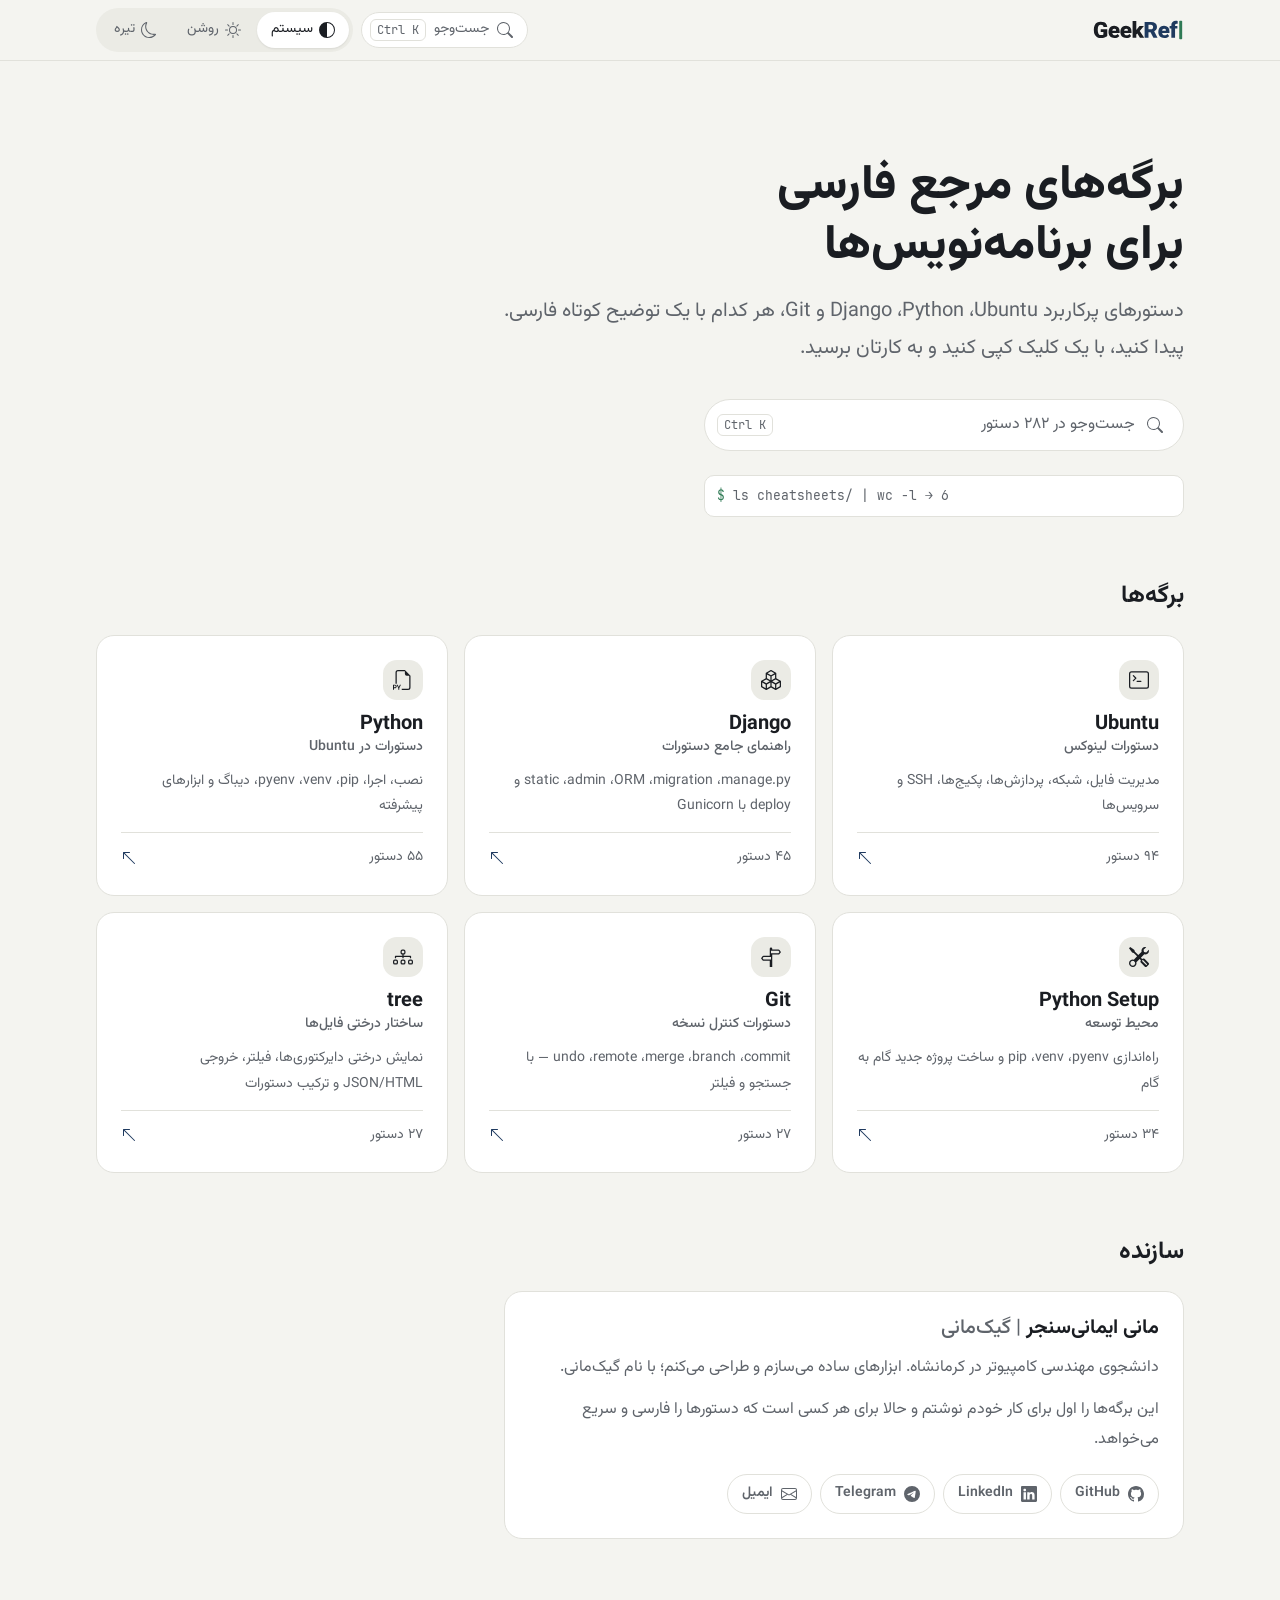
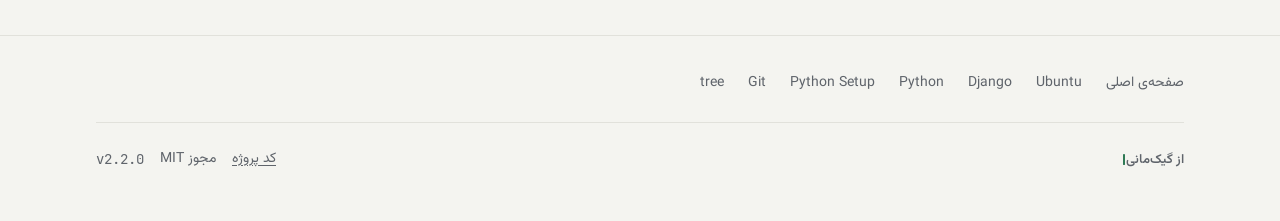
==== commit 42209b1e: "GeekRef v2.2.0: install prompt" ====
--- a/index.html
+++ b/index.html
@@ -6,7 +6,7 @@
 <script>(function(){try{var t=localStorage.getItem('gr-theme');if(t==='light'||t==='dark')document.documentElement.setAttribute('data-theme',t);}catch(e){}})();</script>
 <title>GeekRef · برگه‌های مرجع فارسی برای برنامه‌نویس‌ها</title>
 <meta name="description" content="برگه‌های مرجع فارسی برای برنامه‌نویس‌ها: دستورهای پرکاربرد Ubuntu، Python، Django و Git با توضیح کوتاه فارسی.">
-<meta name="generator" content="GeekRef build 2.1.0 (do not edit; source: data/sheets)">
+<meta name="generator" content="GeekRef build 2.2.0 (do not edit; source: data/sheets)">
 <link rel="canonical" href="https://mani-imani.github.io/GeekRef/">
 <link rel="icon" type="image/svg+xml" sizes="32x32" href="assets/brand/geekref-icon-32.svg">
 <link rel="icon" type="image/svg+xml" sizes="16x16" href="assets/brand/geekref-icon-16.svg">
@@ -132,9 +132,10 @@
     <a class="gm-sign" href="https://github.com/mani-imani">از گیک‌مانی<i class="gm-cursor"></i></a>
     <div class="gr-footer-small">
      <span class="gr-offline" hidden><svg class="gr-ic" viewBox="0 0 16 16" aria-hidden="true" focusable="false"><path d="M13.854 3.646a.5.5 0 0 1 0 .708l-7 7a.5.5 0 0 1-.708 0l-3.5-3.5a.5.5 0 1 1 .708-.708L6.5 10.293l6.646-6.647a.5.5 0 0 1 .708 0"/></svg>بدون اینترنت هم در دسترس است</span>
+     <button type="button" class="gr-install-link" data-gr-install hidden><svg class="gr-ic" viewBox="0 0 16 16" aria-hidden="true" focusable="false"><path d="M.5 9.9a.5.5 0 0 1 .5.5v2.5a1 1 0 0 0 1 1h12a1 1 0 0 0 1-1v-2.5a.5.5 0 0 1 1 0v2.5a2 2 0 0 1-2 2H2a2 2 0 0 1-2-2v-2.5a.5.5 0 0 1 .5-.5"/><path d="M7.646 11.854a.5.5 0 0 0 .708 0l3-3a.5.5 0 0 0-.708-.708L8.5 10.293V1.5a.5.5 0 0 0-1 0v8.793L5.354 8.146a.5.5 0 1 0-.708.708z"/></svg>نصب به‌شکل برنامه</button>
      <a href="https://github.com/mani-imani/GeekRef">کد پروژه</a>
      <span>مجوز <bdi>MIT</bdi></span>
-     <span class="gm-mono">v2.1.0</span>
+     <span class="gm-mono">v2.2.0</span>
     </div>
    </div>
   </div>
--- a/css/geekref.css
+++ b/css/geekref.css
@@ -118,6 +118,36 @@
 .gr-offline { display: inline-flex; align-items: center; gap: 6px; }
 .gr-offline[hidden] { display: none; }
 .gr-offline .gr-ic { color: var(--gm-signal); }
+.gr-install-link { display: inline-flex; align-items: center; gap: 6px; padding: 0; border: 0; background: none;
+  color: var(--gm-muted); font: inherit; cursor: pointer; text-decoration: underline; text-underline-offset: 3px; }
+.gr-install-link:hover { color: var(--gm-text); }
+.gr-install-link[hidden] { display: none; }
+
+/* install card: first visit only, bottom corner (full width on phones) */
+.gr-install {
+  position: fixed; z-index: 40; inset-inline-start: var(--gm-space-5); bottom: var(--gm-space-5);
+  width: min(400px, calc(100vw - 2 * var(--gm-space-5)));
+  display: grid; grid-template-columns: auto minmax(0, 1fr) auto; gap: var(--gm-space-3); align-items: start;
+  padding: var(--gm-space-4); padding-inline-end: var(--gm-space-2);
+  background: var(--gm-surface); color: var(--gm-text);
+  border: 1px solid var(--gm-line); border-radius: var(--gm-radius-xl);
+  box-shadow: 0 18px 48px rgba(0, 0, 0, .18);
+  opacity: 0; transform: translateY(12px);
+  transition: opacity var(--gm-time-ui) var(--gm-ease), transform var(--gm-time-ui) var(--gm-ease);
+}
+.gr-install.is-in { opacity: 1; transform: none; }
+.gr-install-icon { width: 44px; height: 44px; border-radius: var(--gm-radius-mark); }
+.gr-install h2 { margin: 2px 0 4px; font-size: var(--gm-size-base); font-weight: 800; }
+.gr-install p { margin: 0; font-size: var(--gm-size-sm); color: var(--gm-muted); line-height: 1.8; }
+.gr-install p .gr-ic { vertical-align: -2px; color: var(--gm-accent); }
+.gr-install-actions { display: flex; flex-wrap: wrap; gap: var(--gm-space-2); margin-top: var(--gm-space-3); }
+.gr-install-actions .gm-btn { padding: 7px 16px; font-size: var(--gm-size-sm); }
+.gr-install-x { margin-top: -4px; }
+@media (max-width: 560px) {
+  .gr-install { inset-inline: var(--gm-space-3); width: auto; bottom: calc(var(--gm-space-3) + env(safe-area-inset-bottom, 0px)); }
+}
+@media (prefers-reduced-motion: reduce) { .gr-install { transition: none; transform: none; } }
+
 .gr-footer-small { display: flex; flex-wrap: wrap; gap: var(--gm-space-2) var(--gm-space-4); align-items: center; }
 
 
@@ -460,7 +490,8 @@
 
 @media print {
   .gr-header, .gr-footer-nav, .gr-toc, .gr-toc-m, .gr-filterbar, .gr-search, .gr-skip,
-  .gr-copy-btn, .gr-cmd .gr-ic, .gr-hero-search, .gr-link-btn, .gr-offline { display: none !important; }
+  .gr-copy-btn, .gr-cmd .gr-ic, .gr-hero-search, .gr-link-btn, .gr-offline,
+  .gr-install, .gr-install-link { display: none !important; }
   .gr-layout { display: block; }
   .gr-section { break-inside: avoid-page; margin-bottom: var(--gm-space-6); }
   .gr-row, .git-card, .gr-tip { break-inside: avoid; }
